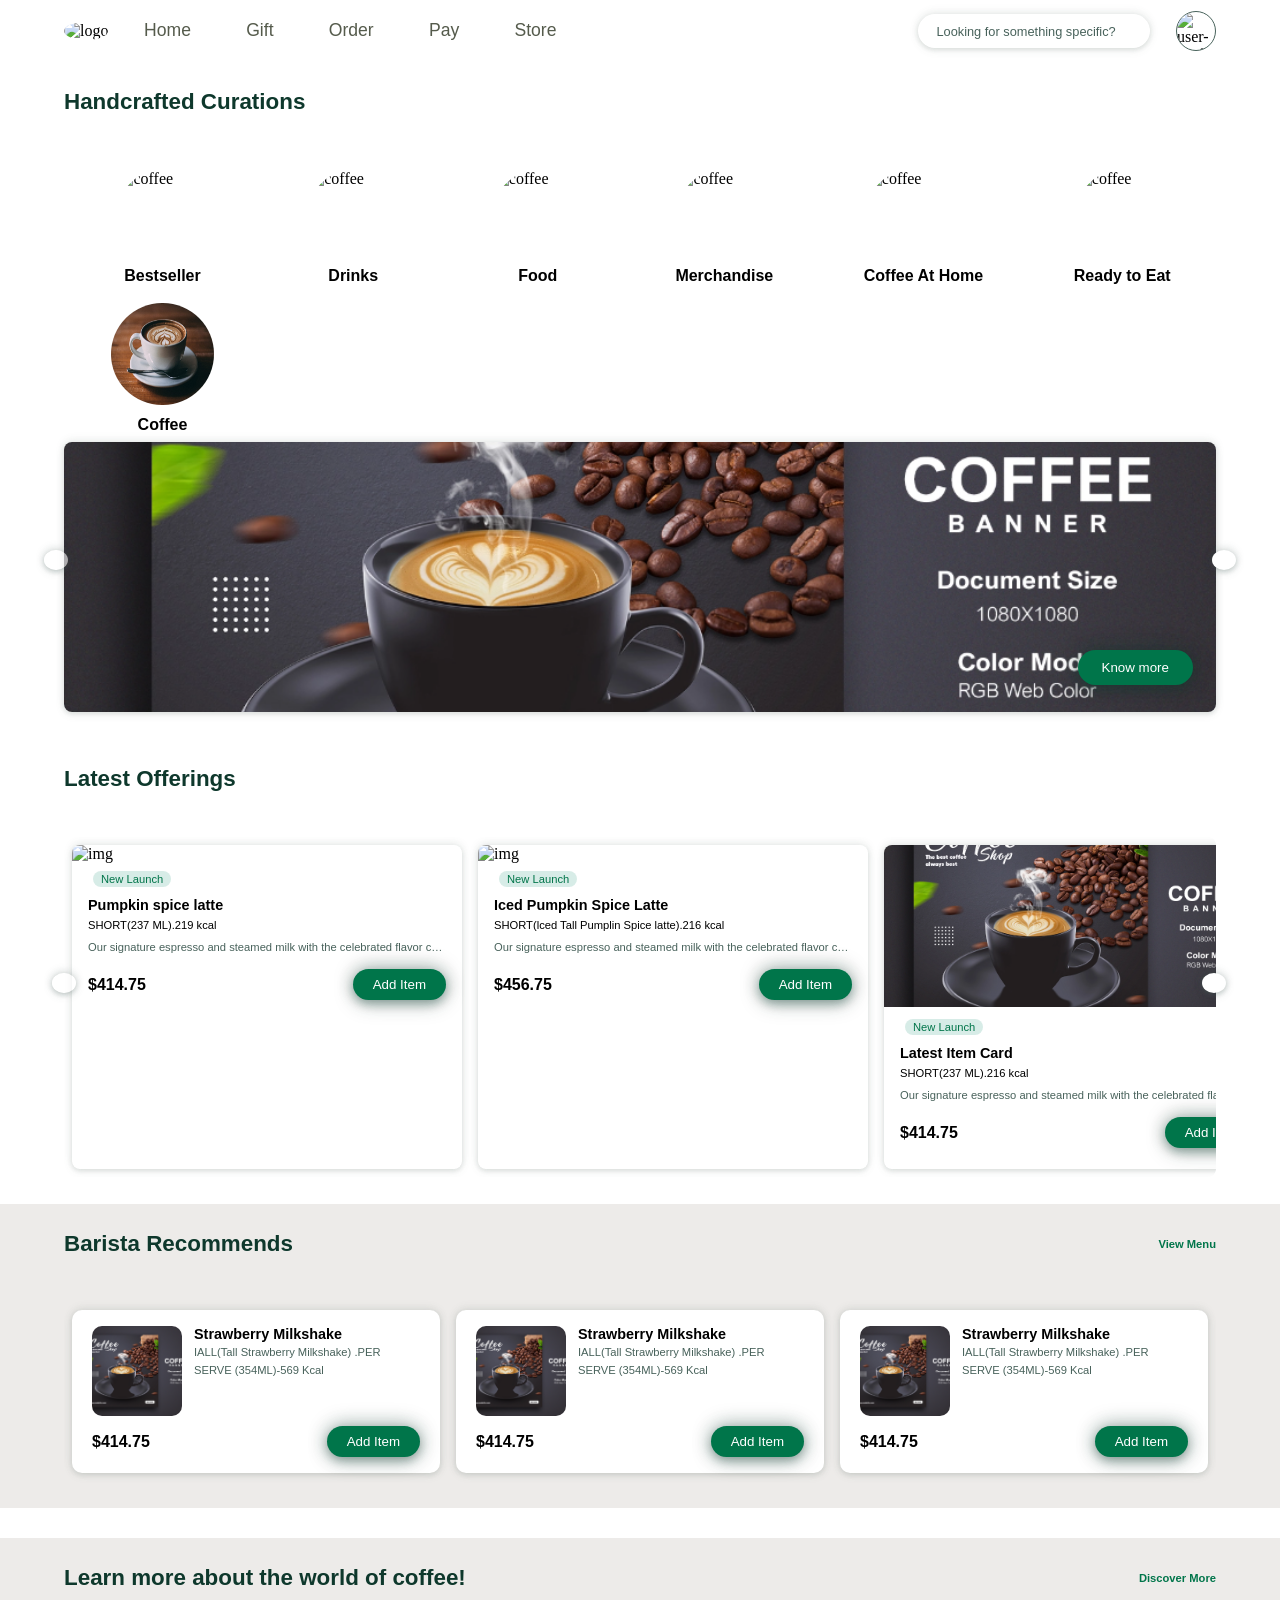
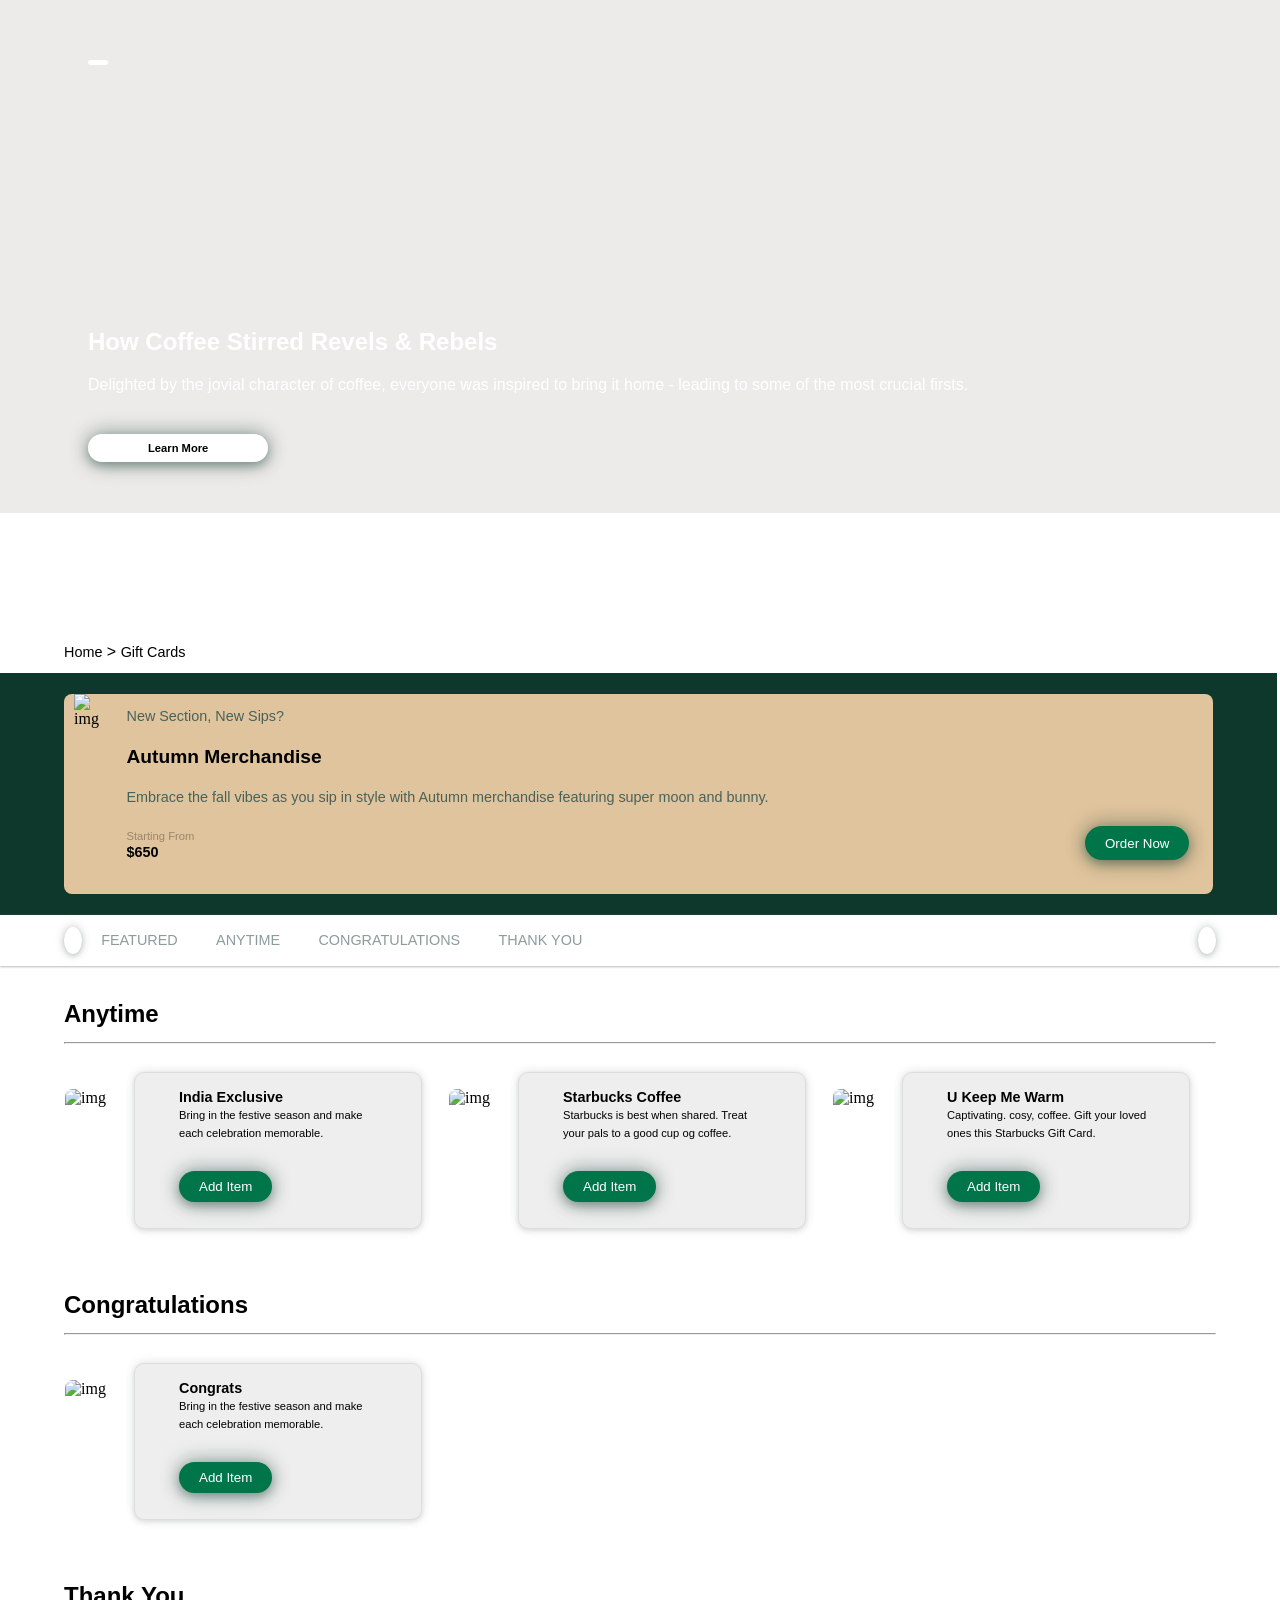
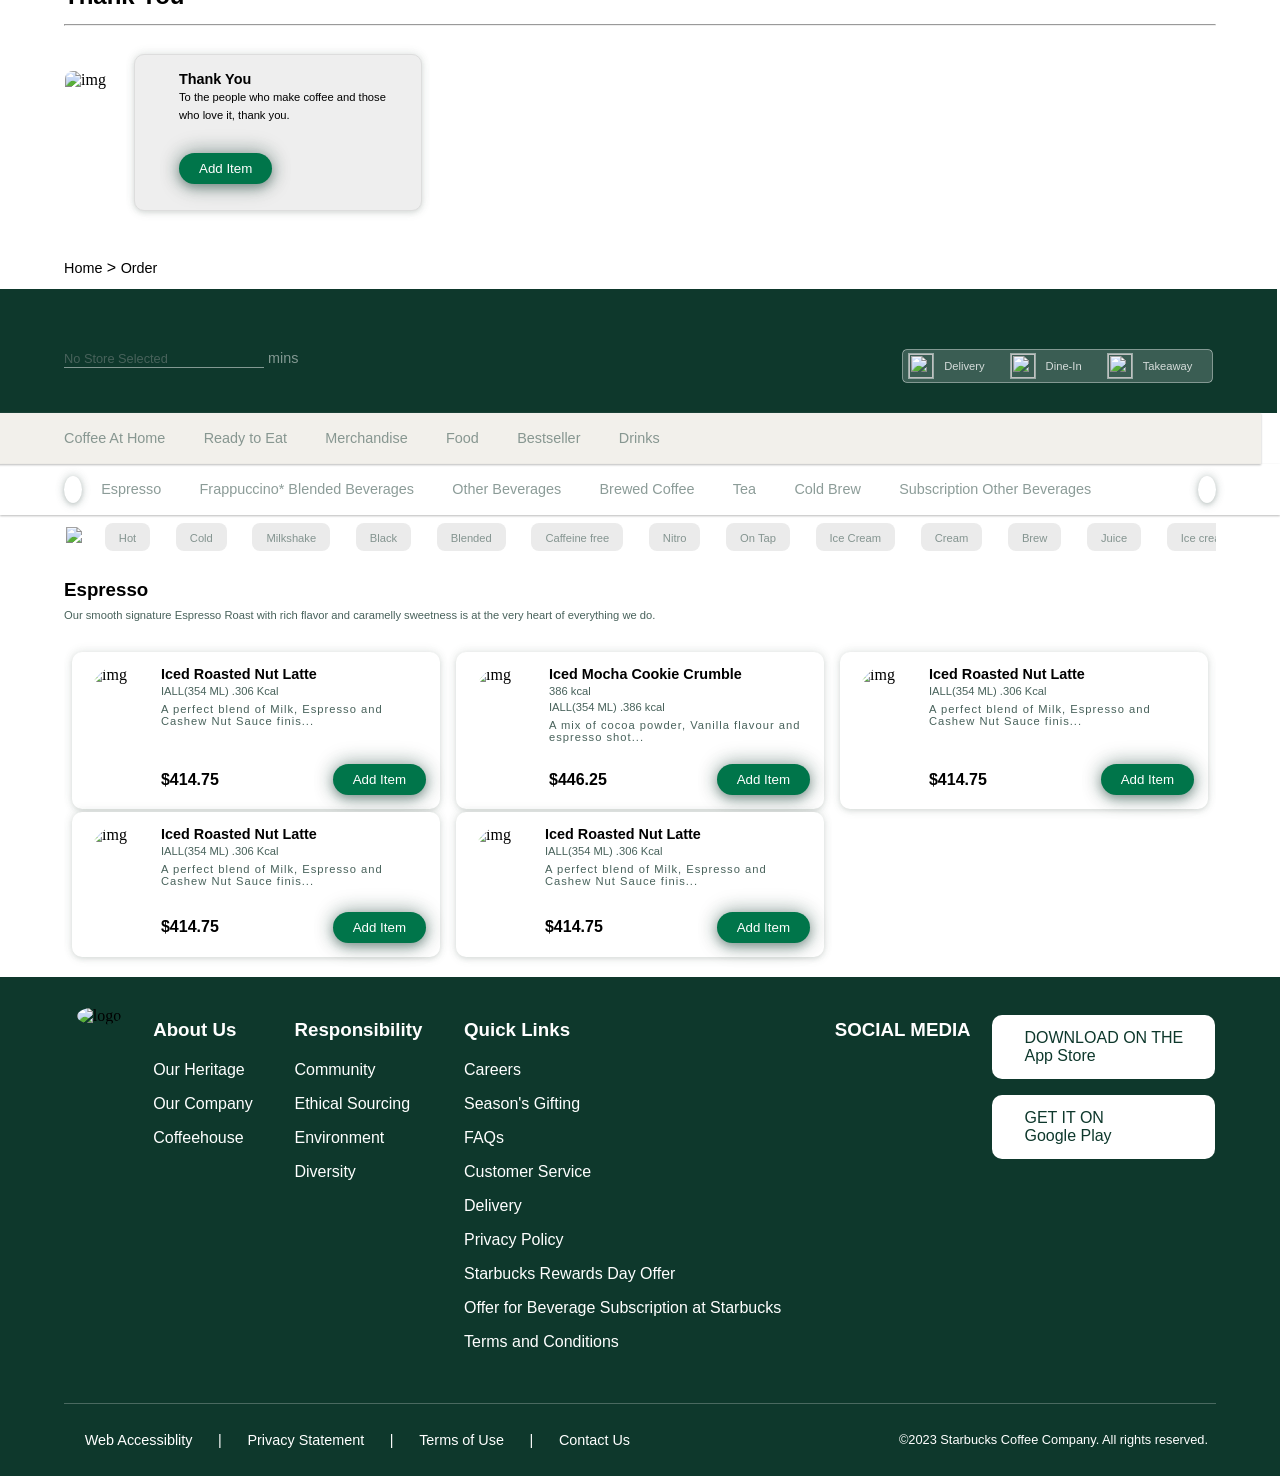
==== index.html @ d10790bc "HTML & CSS project UI" ====
<!DOCTYPE html>
<html lang="en">
<head>
    <meta charset="UTF-8">
    <meta name="viewport" content="width=device-width, initial-scale=1.0">
    <link rel="stylesheet" href="utls/style.css">
    <script src="https://kit.fontawesome.com/6d8da61193.js" crossorigin="anonymous"></script>
    <title>Star Bucks</title>
</head>
<body>
    <div class="app">

<!-- ==================================================== ***NAV BAR SECTION*** ====================================================== -->
        <!-- App navbar -->
        <nav>
            <div class="app-navbar">
                <!--Logo and Contents-->
                <div class="logo-contents nav-items">
                    <!--Logo-->
                    <div>
                        <img src="https://www.starbucks.in/assets/icon/logo.png" alt="logo">
                    </div>
                    <!--Items-->
                    <div>
                        <ul>
                            <li><a href="#">Home</a></li>
                            <li><a href="#gift-page">Gift</a></li>
                            <li><a href="#order-page">Order</a></li>
                            <li><a href="#pay">Pay</a></li>
                            <li><a href="#store">Store</a></li>
                        </ul>
                    </div>
                </div>

                <!--Profile-->
                <div class="profile">
                    <form class="app-search card" id="search-focus">
                        <i class="fa-solid fa-magnifying-glass"></i>
                        <input type="search" name="search" id="search" placeholder="Looking for something specific?">
                    </form>
                    <!-- Mobile view - show nav search icon  -->
                    <a href="#app-search-active">
                        <div class="nav-search-icon card">
                            <i class="fa-solid fa-magnifying-glass"></i>
                        </div>
                    </a>
                    <!--...-->
                    <img src="https://img.freepik.com/premium-photo/close-up-smiling-businessman-standing-front-modern-office-buildings_51195-4689.jpg" alt="user-profile">
                    <!-- Mobile view - show nav menu icon  -->
                    <a href="#nav-menu-open">
                        <div class="nav-menu card">
                            <i class="fa-solid fa-bars"></i>
                        </div>
                    </a>
                    <!--...-->
                </div>
            </div>
            <div id="app-search-active" class="app-search-mob">
                <form class="app-search card">
                    <i class="fa-solid fa-magnifying-glass"></i>
                    <input type="search" name="search" id="search" placeholder="Looking for something specific?">
                </form>
                <a href="">
                    <div class="nav-cancel-search card">
                        <i class="fa-solid fa-xmark"></i>
                    </div>
                </a>
            </div>
            <!-- Mobile view - show nav menu items  -->
            <div id="nav-menu-open" class="nav-items">
                <div class="nav-menu-items">
                    <ul>
                        <li><a href="#">Home</a></li>
                        <li><a href="#gift">Gift</a></li>
                        <li><a href="#order">Order</a></li>
                        <li><a href="#pay">Pay</a></li>
                        <li><a href="#store">Store</a></li>
                    </ul>
                </div>
            </div>
            <!--...-->
        </nav>

        <!-- App main -->
<!-- ==================================================== ***BODY SECTION*** ====================================================== -->
        <main class="app-body">
            
<!-- ==================================================== ***HOME SECTION*** ====================================================== -->
            <div class="home">
                <section class="home-section-1">
                    <h3>Handcrafted Curations</h3>
                    <!-- Grid Part -->
                    <div class="grid-container home-grid">
                        <div class="grid-item">
                            <img src="https://starbucks-cdn-01.s3.ap-south-1.amazonaws.com/Category/Small/Bestseller.jpg" alt="coffee">
                            <p class="card-title-h4">Bestseller</p>
                        </div>
                        <div class="grid-item">
                            <img src="https://starbucks-cdn-01.s3.ap-south-1.amazonaws.com/Category/Small/Drinks.jpg" alt="coffee">
                            <p>Drinks</p>
                        </div>
                        <div class="grid-item">
                            <img src="https://starbucks-cdn-01.s3.ap-south-1.amazonaws.com/Category/Small/Food.jpg" alt="coffee">
                            <p>Food</p>
                        </div>
                        <div class="grid-item">
                            <img src="https://starbucks-cdn-01.s3.ap-south-1.amazonaws.com/Category/Small/Merchandise.jpg" alt="coffee">
                            <p>Merchandise</p>
                        </div>
                        <div class="grid-item">
                            <img src="https://starbucks-cdn-01.s3.ap-south-1.amazonaws.com/Category/Small/CoffeeAtHome.jpg" alt="coffee">
                            <p>Coffee At Home</p>
                        </div>
                        <div class="grid-item">
                            <img src="https://starbucks-cdn-01.s3.ap-south-1.amazonaws.com/Category/Small/ReadyToEat.jpg" alt="coffee">
                            <p>Ready to Eat</p>
                        </div>
                        <div class="grid-item">
                            <img src="./utls/assets/coffee.jpg" alt="coffee">
                            <p>Coffee</p>
                        </div>
                    </div>

                    <!-- Slider Part -->
                    <div class="home-slider card slider">
                        <div class="slider-card">
                            <img src="./utls/assets/coffee_banner.png" alt="banner">
                        </div>
                        <a href="">
                            <div class="slider-left-arrow icon-btn">
                                <i class="fa-solid fa-arrow-left"></i>
                            </div>
                        </a>
                        <a href="">
                            <div class="slider-right-arrow icon-btn">
                                <i class="fa-solid fa-arrow-right"></i>
                            </div>
                        </a>
                        <div class="slider-button-parent">
                            <button class="slider-button" type="submit">Know more</button>
                        </div>
                        
                    </div>


                </section>
    
                <section class="home-section-2">
                    <h3>Latest Offerings</h3>
                    <div class="latest-container slider">
                        <div class="slider-card latest-item-list">
                            <div class="latest-item-card card">
                                <img src="https://starbucks-cdn-01.s3.ap-south-1.amazonaws.com/Items/Large/webP/102253.webp" alt="img">
                                <div class="latest-contents">
                                    <div class="new-lunch-row">
                                        <i class="fa-regular fa-circle-dot"></i>
                                        <button class="app-button" type="button">New Launch</button>
                                    </div>
                                    <h4 class="card-title-h4">Pumpkin spice latte</h4>
                                    <span class="sm-thin-text">SHORT(237 ML).219 kcal</span>
                                    <p>Our signature espresso and steamed milk with the celebrated flavor combination of pumpkin, cinnamon, nutmeg an .</p>
                                    <div class="price-div-row">
                                        <h4>$414.75</h4>
                                        <button class="app-button" type="button">Add Item</button>
                                    </div>
                                </div>
                            </div>
                            <div class="latest-item-card card">
                                <img src="https://starbucks-cdn-01.s3.ap-south-1.amazonaws.com/Items/Large/webP/102257.webp" alt="img">
                                <div class="latest-contents">
                                    <div class="new-lunch-row">
                                        <i class="fa-regular fa-circle-dot"></i>
                                        <button class="app-button" type="button">New Launch</button>
                                    </div>
                                    <h4 class="card-title-h4">Iced Pumpkin Spice Latte</h4>
                                    <span class="sm-thin-text">SHORT(lced Tall Pumplin Spice latte).216 kcal</span>
                                    <p>Our signature espresso and steamed milk with the celebrated flavor combination of pumpkin, cinnamon, nutmeg an .</p>
                                    <div class="price-div-row">
                                        <h4>$456.75</h4>
                                        <button class="app-button" type="button">Add Item</button>
                                    </div>
                                </div>
                            </div>
                            <div class="latest-item-card card">
                                <img src="./utls/assets/coffee_banner.png" alt="img">
                                <div class="latest-contents">
                                    <div class="new-lunch-row">
                                        <i class="fa-regular fa-circle-dot"></i>
                                        <button class="app-button" type="button">New Launch</button>
                                    </div>
                                    <h4 class="card-title-h4">Latest Item Card</h4>
                                    <span class="sm-thin-text">SHORT(237 ML).216 kcal</span>
                                    <p>Our signature espresso and steamed milk with the celebrated flavor combination of pumpkin, cinnamon, nutmeg an .</p>
                                    <div class="price-div-row">
                                        <h4>$414.75</h4>
                                        <button class="app-button" type="button">Add Item</button>
                                    </div>
                                </div>
                            </div>
                            <div class="latest-item-card card">
                                <img src="https://starbucks-cdn-01.s3.ap-south-1.amazonaws.com/Items/Large/webP/102253.webp" alt="img">
                                <div class="latest-contents">
                                    <div class="new-lunch-row">
                                        <i class="fa-regular fa-circle-dot"></i>
                                        <button class="app-button" type="button">New Launch</button>
                                    </div>
                                    <h4 class="card-title-h4">Pumpkin spice latte</h4>
                                    <span class="sm-thin-text">SHORT(237 ML).219 kcal</span>
                                    <p>Our signature espresso and steamed milk with the celebrated flavor combination of pumpkin, cinnamon, nutmeg an .</p>
                                    <div class="price-div-row">
                                        <h4>$414.75</h4>
                                        <button class="app-button" type="button">Add Item</button>
                                    </div>
                                </div>
                            </div>
                            <div class="latest-item-card card">
                                <img src="https://starbucks-cdn-01.s3.ap-south-1.amazonaws.com/Items/Large/webP/102257.webp" alt="img">
                                <div class="latest-contents">
                                    <div class="new-lunch-row">
                                        <i class="fa-regular fa-circle-dot"></i>
                                        <button class="app-button" type="button">New Launch</button>
                                    </div>
                                    <h4 class="card-title-h4">Iced Pumpkin Spice Latte</h4>
                                    <span class="sm-thin-text">SHORT(lced Tall Pumplin Spice latte).216 kcal</span>
                                    <p>Our signature espresso and steamed milk with the celebrated flavor combination of pumpkin, cinnamon, nutmeg an .</p>
                                    <div class="price-div-row">
                                        <h4>$456.75</h4>
                                        <button class="app-button" type="button">Add Item</button>
                                    </div>
                                </div>
                            </div>
                        </div>
                        <a href="">
                            <div class="slider-left-arrow icon-btn">
                                <i class="fa-solid fa-arrow-left"></i>
                            </div>
                        </a>
                        <a href="">
                            <div class="slider-right-arrow icon-btn">
                                <i class="fa-solid fa-arrow-right"></i>
                            </div>
                        </a>
                    </div>
                </section>
    
                <section class="home-section-3">
                    <div class="header-title">
                        <h3>Barista Recommends</h3>
                        <span>View Menu</span>
                    </div>
                    <div class="recommend-container">
                        <div class="recommend-grid">
                            <div class="recommend-card card">
                                <div class="rec-img-contents">
                                    <img src="./utls/assets/coffee_banner.png" alt="img">
                                    <div class="rec-top-cont">
                                        <i class="fa-regular fa-circle-dot"></i>
                                        <h4 class="card-title-h4">Strawberry Milkshake</h4>
                                        <span class="sm-thin-text">IALL(Tall Strawberry Milkshake) .PER SERVE (354ML)-569 Kcal</span>
                                    </div>
                                </div>
                                <div class="price-div-row">
                                    <h4>$414.75</h4>
                                    <button class="app-button" type="button">Add Item</button>
                                </div>
                            </div>
                            <div class="recommend-card card">
                                <div class="rec-img-contents">
                                    <img src="./utls/assets/coffee_banner.png" alt="img">
                                    <div class="rec-top-cont">
                                        <i class="fa-regular fa-circle-dot"></i>
                                        <h4 class="card-title-h4">Strawberry Milkshake</h4>
                                        <span class="sm-thin-text">IALL(Tall Strawberry Milkshake) .PER SERVE (354ML)-569 Kcal</span>
                                    </div>
                                </div>
                                <div class="price-div-row">
                                    <h4>$414.75</h4>
                                    <button class="app-button" type="button">Add Item</button>
                                </div>
                            </div>
                            <div class="recommend-card card">
                                <div class="rec-img-contents">
                                    <img src="./utls/assets/coffee_banner.png" alt="img">
                                    <div class="rec-top-cont">
                                        <i class="fa-regular fa-circle-dot"></i>
                                        <h4 class="card-title-h4">Strawberry Milkshake</h4>
                                        <span class="sm-thin-text">IALL(Tall Strawberry Milkshake) .PER SERVE (354ML)-569 Kcal</span>
                                    </div>
                                </div>
                                <div class="price-div-row">
                                    <h4>$414.75</h4>
                                    <button class="app-button" type="button">Add Item</button>
                                </div>
                            </div>
                        </div>
                    </div>
                </section>
    
                <section class="home-section-4">
                    <div class="header-title">
                        <h3>Learn more about the world of coffee!</h3>
                        <span>Discover More</span>
                    </div>
                    <div class="learn-more-about" style="background-image: url(https://preprodtsbstorage.blob.core.windows.net/cms/uploads/coffee_culture_blog_web1_c6e691b286.jpg);">
                        <div class="stack">
                            <div class="dot-view"></div>
                            <div class="contents-view">
                                <h1>How Coffee Stirred Revels & Rebels</h1>
                                <p>Delighted by the jovial character of coffee, everyone was inspired to bring it home - leading to some of the most crucial firsts.</p>
                                <button type="button">Learn More</button>
                            </div>
                        </div>

                    </div>
                </section>
            </div>

<!-- ==================================================== ***GIFT SECTION*** ====================================================== -->
            <div id="gift-page" class="gift">
                <div class="privious-page-stack">
                    <p><span>Home</span> > <span>Gift Cards</span></p>
                </div>
                <div class="gift-header">
                    <div class="gift-header-item">
                        <img src="https://preprodtsbstorage.blob.core.windows.net/cms/uploads/banner_icon_1_feafe78e1b.png", alt="img">
                        <div class="content">
                            <span>New Section, New Sips?</span>
                            <h1>Autumn Merchandise</h1>
                            <span>Embrace the fall vibes as you sip in style with Autumn merchandise featuring super moon and bunny.</span>
                        
                            <div class="bottom-row">
                                <div class="starting-price">
                                    <span >Starting From</span>
                                    <h4>$650</h4>
                                </div>
                                <button type="button">Order Now</button>
                                
                            </div>
                        </div>
                    </div>
                </div>
                <div id="tab-bar-view" class="tab-bar">
                    <a href="">
                        <div class="icon-btn">
                            <i class="fa-solid fa-angle-left"></i>
                        </div>
                    </a>
                    <ul>
                        <li><a href="#tab-bar-view">FEATURED</a></li>
                        <li><a href="#anytime">ANYTIME</a></li>
                        <li><a href="#congratulations">CONGRATULATIONS</a></li>
                        <li><a href="#thank-you">THANK YOU</a></li>
                    </ul>
                    <a href="">
                        <div class="icon-btn">
                            <i class="fa-solid fa-angle-right"></i>
                        </div>
                    </a>
                </div>
                <div id="anytime" class="gift-body">
                    <div class="gift-title">
                        <h2>Anytime</h2>
                        <hr/>
                    </div>
                    <div class="gift-grid">
                        <div class="gift-card card">
                            <img src="https://preprodtsbstorage.blob.core.windows.net/cms/uploads/17d2c94d_1bbe_47d5_874c_c32af5bb2c18_fc9ce3422f.png" alt="img">
                            <div class="gift-content">
                                <div class="">
                                    <h4 class="card-title-h4">India Exclusive</h4>
                                <span class="sm-thin-text">Bring in the festive season and make each celebration memorable.</span>
                                </div>
                                <button class="app-button" type="button">Add Item</button>
                            </div>
                        </div>
                        
                        <div class="gift-card card">
                            <img src="https://preprodtsbstorage.blob.core.windows.net/cms/uploads/71d3780c_be6e_46b1_ab01_8a2bce244a7f_1_26502c2483.png" alt="img">
                            <div class="gift-content">
                                <div class="">
                                    <h4 class="card-title-h4">Starbucks Coffee</h4>
                                <span class="sm-thin-text">Starbucks is best when shared. Treat your pals to a good cup og coffee.</span>
                                </div>
                                <button class="app-button" type="button">Add Item</button>
                            </div>
                        </div>
                        
                        <div class="gift-card card">
                            <img src="https://preprodtsbstorage.blob.core.windows.net/cms/uploads/7c6f7c64_3f89_4ba2_9af8_45fc6d94ad35_df43378185.jpg" alt="img">
                            <div class="gift-content">
                                <div class="">
                                    <h4 class="card-title-h4">U Keep Me Warm</h4>
                                <span class="sm-thin-text">Captivating. cosy, coffee. Gift your loved ones this Starbucks Gift Card.</span>
                                </div>
                                <button class="app-button" type="button">Add Item</button>
                            </div>
                        </div>
                    </div>
                </div>
                <div id="congratulations" class="gift-body">
                    <div class="gift-title">
                        <h2>Congratulations</h2>
                        <hr/>
                    </div>
                    <div class="gift-grid">
                        <div class="gift-card card">
                            <img src="https://preprodtsbstorage.blob.core.windows.net/cms/uploads/97ee3280_2f05_43ad_bd94_f5c184d4f502_1_2d1b049023.png" alt="img">
                            <div class="gift-content">
                                <div class="">
                                    <h4 class="card-title-h4">Congrats</h4>
                                <span class="sm-thin-text">Bring in the festive season and make each celebration memorable.</span>
                                </div>
                                <button class="app-button" type="button">Add Item</button>
                            </div>
                        </div>
                    </div>
                </div>
                <div id="thank-you" class="gift-body">
                    <div class="gift-title">
                        <h2>Thank You</h2>
                        <hr/>
                    </div>
                    <div class="gift-grid">
                        <div class="gift-card card">
                            <img src="https://preprodtsbstorage.blob.core.windows.net/cms/uploads/720b9684_c1ac_49cb_92fe_a7e0240c9602_1_5d6c0c82c2.png" alt="img">
                            <div class="gift-content">
                                <div class="">
                                    <h4 class="card-title-h4">Thank You</h4>
                                <span class="sm-thin-text">To the people who make coffee and those who love it, thank you.</span>
                                </div>
                                <button class="app-button" type="button">Add Item</button>
                            </div>
                        </div>
                    </div>
                </div>
            </div>

<!-- ==================================================== ***ORDER SECTION*** ====================================================== -->
            <div id="order-page" class="order">
                <div class="privious-page-stack">
                    <p><span>Home</span> > <span>Order</span></p>
                </div>
                <div class="gift-header order-h">
                    <div class="order-h-left">
                        <i class="fa-solid fa-location-dot"></i>
                        <input type="text" name="select-store" placeholder="No Store Selected">
                        <i class="fa-regular fa-clock"></i>
                        <span>mins</span>
                    </div>
                    <div class="order-h-right group-btn">
                        <div class="group-btn-item">
                            <img src="https://www.starbucks.in/assets/icon/bike.svg">
                            <span>Delivery</span>
                        </div>
                        <div class="group-btn-item">
                            <img src="https://www.starbucks.in/assets/icon/Dinein.svg">
                            <span>Dine-In</span>
                        </div> 
                        <div class="group-btn-item">
                            <img src="https://www.starbucks.in/assets/icon/white-house.svg">
                            <span>Takeaway</span>
                        </div> 
                    </div>
                </div>
                <div id="tab-bar-view" class="tab-bar nagetive15vw order-tb-1">
                    <ul>
                        <li><a href="#">Coffee At Home</a></li>
                        <li><a href="#">Ready to Eat</a></li>
                        <li><a href="#">Merchandise</a></li>
                        <li><a href="#">Food</a></li>
                        <li><a href="#">Bestseller</a></li>
                        <li><a href="#">Drinks</a></li>
                    </ul>
                </div>
                <div id="tab-bar-view" class="tab-bar order-tb-2">
                    <a href="">
                        <div class="icon-btn">
                            <i class="fa-solid fa-angle-left"></i>
                        </div>
                    </a>
                    <ul>
                        <li><a href="#">Espresso</a></li>
                        <li><a href="#">Frappuccino* Blended Beverages</a></li>
                        <li><a href="#">Other Beverages</a></li>
                        <li><a href="#">Brewed Coffee</a></li>
                        <li><a href="#">Tea</a></li>
                        <li><a href="#">Cold Brew</a></li>
                        <li><a href="#">Subscription Other Beverages</a></li>
                        
                    </ul>
                    <a href="">
                        <div class="icon-btn">
                            <i class="fa-solid fa-angle-right"></i>
                        </div>
                    </a>
                </div>
                <div id="tab-bar-view" class="order-filter-tabs">
                    <a href="">
                        <img src="https://www.starbucks.in/assets/icon/Union.svg">
                    </a>
                    <ul>
                        <li><a href="#">Hot</a></li>
                        <li><a href="#">Cold</a></li>
                        <li><a href="#">Milkshake</a></li>
                        <li><a href="#">Black</a></li>
                        <li><a href="#">Blended</a></li>
                        <li><a href="#">Caffeine free</a></li>
                        <li><a href="#">Nitro</a></li>
                        <li><a href="#">On Tap</a></li>
                        <li><a href="#">Ice Cream</a></li>
                        <li><a href="#">Cream</a></li>
                        <li><a href="#">Brew</a></li>
                        <li><a href="#">Juice</a></li>
                        <li><a href="#">Ice cream</a></li>
                        <li><a href="#">Caffeine Free</a></li>
                    </ul>
                    
                </div>
                <div class="gift-body">
                    <div class="gift-title">
                        <h3>Espresso</h3>
                        <p>Our smooth signature Espresso Roast with rich flavor and caramelly sweetness is at the very heart of everything we do.</p>
                    </div>
                    <div class="gift-grid">
                        
                        <div class="recommend-card card">
                            <div class="rec-img-contents">
                                <img src="https://starbucks-cdn-01.s3.ap-south-1.amazonaws.com/Items/Small/107898_1.jpg" alt="img">
                                <div class="con-content rec-top-cont">
                                    <span>
                                        <i class="fa-regular fa-circle-dot"></i>
                                        <h4 class="card-title-h4">Iced Roasted Nut Latte</h4>
                                        <span class="sm-thin-text">IALL(354 ML) .306 Kcal</span>
                                        <p>A perfect blend of Milk, Espresso and Cashew Nut Sauce finis...</p>
                                    </span>
                                    <div class="price-div-row">
                                        <h4>$414.75</h4>
                                        <button class="app-button" type="button">Add Item</button>
                                    </div>
                                </div>
                            </div>
                        </div>
                        
                        <div class="recommend-card card">
                            <div class="rec-img-contents">
                                <img src="https://starbucks-cdn-01.s3.ap-south-1.amazonaws.com/Items/Small/104018.jpg" alt="img">
                                <div class="con-content rec-top-cont">
                                    <span>
                                        <i class="fa-regular fa-circle-dot"></i>
                                        <h4 class="card-title-h4">Iced Mocha Cookie Crumble</h4>
                                        <span class="sm-thin-text">386 kcal<br/>IALL(354 ML) .386 kcal</span>
                                        <p>A mix of cocoa powder, Vanilla flavour and espresso shot...</p>
                                    </span>
                                    <div class="price-div-row">
                                        <h4>$446.25</h4>
                                        <button class="app-button" type="button">Add Item</button>
                                    </div>
                                </div>
                            </div>
                        </div>
                        
                        <div class="recommend-card card">
                            <div class="rec-img-contents">
                                <img src="https://starbucks-cdn-01.s3.ap-south-1.amazonaws.com/Items/Small/107898_1.jpg" alt="img">
                                <div class="con-content rec-top-cont">
                                    <span>
                                        <i class="fa-regular fa-circle-dot"></i>
                                        <h4 class="card-title-h4">Iced Roasted Nut Latte</h4>
                                        <span class="sm-thin-text">IALL(354 ML) .306 Kcal</span>
                                        <p>A perfect blend of Milk, Espresso and Cashew Nut Sauce finis...</p>
                                    </span>
                                    <div class="price-div-row">
                                        <h4>$414.75</h4>
                                        <button class="app-button" type="button">Add Item</button>
                                    </div>
                                </div>
                            </div>
                        </div>
                        
                        <div class="recommend-card card">
                            <div class="rec-img-contents">
                                <img src="https://starbucks-cdn-01.s3.ap-south-1.amazonaws.com/Items/Small/107898_1.jpg" alt="img">
                                <div class="con-content rec-top-cont">
                                    <span>
                                        <i class="fa-regular fa-circle-dot"></i>
                                        <h4 class="card-title-h4">Iced Roasted Nut Latte</h4>
                                        <span class="sm-thin-text">IALL(354 ML) .306 Kcal</span>
                                        <p>A perfect blend of Milk, Espresso and Cashew Nut Sauce finis...</p>
                                    </span>
                                    <div class="price-div-row">
                                        <h4>$414.75</h4>
                                        <button class="app-button" type="button">Add Item</button>
                                    </div>
                                </div>
                            </div>
                        </div>
                        
                        <div class="recommend-card card">
                            <div class="rec-img-contents">
                                <img src="https://starbucks-cdn-01.s3.ap-south-1.amazonaws.com/Items/Small/107898_1.jpg" alt="img">
                                <div class="con-content rec-top-cont">
                                    <span>
                                        <i class="fa-regular fa-circle-dot"></i>
                                        <h4 class="card-title-h4">Iced Roasted Nut Latte</h4>
                                        <span class="sm-thin-text">IALL(354 ML) .306 Kcal</span>
                                        <p>A perfect blend of Milk, Espresso and Cashew Nut Sauce finis...</p>
                                    </span>
                                    <div class="price-div-row">
                                        <h4>$414.75</h4>
                                        <button class="app-button" type="button">Add Item</button>
                                    </div>
                                </div>
                            </div>
                        </div>
                    </div>
                </div>
            </div>


        </main>

        
<!-- ==================================================== ***FOOTER SECTION*** ====================================================== -->
        <!-- App footer -->
        <footer class="app-footer">
            <div>
                <div class="footer-contents">
                    <div class="footer-item footer-logo">
                        <div>
                            <img src="https://www.starbucks.in/assets/icon/logo.png" alt="logo">
                        </div>
                    </div>
                    <div class="footer-item footer-about-us">
                        <h3>About Us</h3>
                        <p>Our Heritage</p>
                        <p>Our Company</p>
                        <p>Coffeehouse</p>
                    </div>
                    <div class="footer-item footer-responsibility">
                        <h3>Responsibility</h3>
                        <p>Community</p>
                        <p>Ethical Sourcing</p>
                        <p>Environment</p>
                        <p>Diversity</p>
    
                    </div>
                    <div class="footer-item quick-links">
                        <h3>Quick Links</h3>
                        <p>Careers</p>
                        <p>Season's Gifting</p>
                        <p>FAQs</p>
                        <p>Customer Service</p>
                        <p>Delivery</p>
                        <p>Privacy Policy</p>
                        <p>Starbucks Rewards Day Offer</p>
                        <p>Offer for Beverage Subscription at Starbucks</p>
                        <p>Terms and Conditions</p>
                    </div>
                    <div class="footer-item social-media">
                        <h3>SOCIAL MEDIA</h3>
                        <ul>
                            <li><a href="#"><i class="fa-brands fa-instagram"></i></a></li>
                            <li><a href="#"><i class="fa-brands fa-facebook-f"></i></a></li>
                            <li><a href="#"><i class="fa-brands fa-twitter"></i></a></li>
                        </ul>
                    </div>
                    <div class="footer-item mobile-app-links">
                        <a href="#">
                            <div class="mob-app-store-card">
                                <p class="store-icon"><i class="fa-brands fa-apple"></i></p>
                                <div class="">
                                    <p>DOWNLOAD ON THE</p>
                                    <p>App Store</p>
                                </div>
                            </div>
                        </a>
                        <a href="#">
                            <div class="mob-app-store-card">
                                <p class="store-icon"><i class="fa-brands fa-google-play"></i></p>
                                <div class="">
                                    <p>GET IT ON</p>
                                    <p>Google Play</p>
                                </div>
                            </div>
                        </a>
                </div>
            
                
            </div>
            <div class="hz-line"></div>
            <div class="footer-bottom-status">
                <div class="footer-bottom-left">
                    <ul>
                        <li>Web Accessiblity</li>
                        <li>|</li>
                        <li>Privacy Statement</li>
                        <li>|</li>
                        <li>Terms of Use</li>
                        <li>|</li>
                        <li>Contact Us</li>
                    </ul>
                </div>
                <div class="footer-bottom-right">
                    <p>&copy;2023 Starbucks Coffee Company. All rights reserved.</p>
                </div>
            </div>
            
            </div>
        </footer>

 
    </div>
</body>
</html>
---- utls/style.css ----
*{
    padding: 0;
    margin: 0;
}

/* Variables */
:root{
    --app-left-right-padding: 5vw;
    /* Font Sizes */
    --text-normal: 1rem;
    --text-navbar-item: 1.1rem;
    --text-home-title: 1.4rem;
    --text-sm: 0.9rem;
    --text-xs: 0.7rem;

    /*Common*/
    --color-primary: #0E382C;
    --color-primary-grey: #48625b;
    --color-primary-grey-light: #48625ba0;
    --color-primary-light: #00754A;
    --btn-color-light: #06896428;

    /* Text Colors */
    --text-color-navbar-item: #555B4C;
    --text-color-primary: #0E382C;
    --text-color-light: #fff;
    --text-color-dark: #000;
    --text-color-primary-grey: #48625b;

    /* Background Colors */

}

@import url('https://fonts.googleapis.com/css2?family=Jost:wght@200;300;400;500;600;700&family=Poppins:wght@300;400;500;600;700;800&family=Raleway:ital,wght@0,100;0,200;0,300;0,400;0,500;0,600;0,700;1,100;1,200;1,300;1,400;1,500;1,600;1,700&family=Tajawal:wght@200;300;400;500;700&display=swap');
/*
font-family: 'Jost', sans-serif;
font-family: 'Poppins', sans-serif;
font-family: 'Raleway', sans-serif;
font-family: 'Tajawal', sans-serif;
*/

.app{
    display: block;
}

p, h1, h2, h3, h4, h5, h6, a, i, span, li{
    font-family: "Jost", sans-serif;
}

::-webkit-scrollbar{
    width: 3.5px;
}
::-webkit-scrollbar-thumb{
    background: var(--color-primary);
}

/*---------------------------------------------------------------*/
                /* COMMON CSS */
/*---------------------------------------------------------------*/
input::placeholder{
    font-size: 0.8rem;
    color: var(--color-primary-grey);
}
.card{
    box-shadow: 0 2px 4px 0 #4a5f591a, 0 2px 10px 0 #4a5f591a, 0 -1.5px 10px 0 #4a5f591a;
    padding: 8px 14px;
}

.icon-btn{
    display: inline;
    border-radius: 50%;
    margin-left: 10px;
    padding: 10px 12px;
    color: var(--color-primary-grey);
    box-shadow: 0 2px 4px 0 #4a5f592d, 0 2px 10px 0 #4a5f592d, 0 -1.5px 10px 0 #4a5f592d;
}

/*Grid Container*/
.grid-container{
    margin-top: 5vh;
    display: grid;
    grid-template-columns: auto auto auto auto auto;
}
.grid-item{
    /* background-color: #0E382C; */
    padding: 8px;
    display: inline-block;
    justify-self: center;
}

button{
    border: 0px;
    padding: 8px 20px;
    background-color: var(--color-primary-light);
    color: var(--text-color-light);
    border-radius: 20px;
    box-shadow: 0 4px 8px 0 #0e382c45, 0 4px 20px 0 #0e382c45, 0 -2.5px 20px 0 #0e382c45;
    cursor: pointer;
}
button:focus{
    border: 0px;
}
button:hover{
    background-color: var(--color-primary);
}

.sm-thin-text{
    color: var(--text-color-dark);
    font-size: var(--text-xs);
    font-weight: 100;
}
.card-title-h4{
    color: var(--text-color-dark);
    font-size: var(--text-sm);
}
/*----------------------------------------------------------------*/
/*----------------------------------------------------------------*/

/*==================================================== ***navbar SECTION*** ====================================================*/
.app{
    position: relative;
}
nav{
    position: sticky;
    top: 0px; left: 0px;
    background-color: var(--text-color-light);
    margin: 0px; padding: 0px var(--app-left-right-padding);
}
/* ----------------- App Navbar ---------------- */
.app-navbar{
    /* width: 100%vw; */
    /* background-color: lightblue; */
    display: flex;
    justify-content: space-between;
    padding: 10px 0px;
    align-items: center;
}

/* Navbar left section */
.logo-contents{
    display: flex;
    align-items: center;
}
/* Logo */
.logo-contents div img{
    height: 50px;
    width: 50px;
    border-radius: 50%;
    margin-right: 10px;
}
/* Navbar Items */
.nav-items div ul{
    margin: 0px;
    padding: 0px;
    display: inline-block;
}
.nav-items div ul li{
    list-style: none;
    display: inline-block;
    margin-left: 2vw; 
    margin-right: 2vw;
    padding: 10px 0px;
    border-bottom: 1.6px solid transparent;
}
.nav-items div ul li a{
    font-size: var(--text-navbar-item);
    color: var(--text-color-navbar-item);
    text-decoration: none;
}
.nav-items div ul li:hover{
    border-bottom: 1.6px solid var(--color-primary);
}

/* Page navigations */
/* #gift-page{
    display: none;
}
#order-page{
    display: none;
} */
/* #home-page{
    display: none;
} */

.tab-bar .icon-btn{
    border-radius: 50%;
    margin-left: 0px;
    padding: 5px 9px;
}

#gift-page:target{
    display: inline-block;
}
#order-page:target{
    display: inline-block;
}


/* Navbar right section */

/* Profile */
.profile{
    display: flex;
    align-items: center;
}
.profile img{
    height: 38px;
    width: 38px;
    border-radius: 50%;
    border: 0.1rem solid var(--color-primary-grey);
    margin-left: 2vw;
}

/* Search */
.app-search{
    padding-left: 8px;
    border-radius: 30px;
}
.app-search:focus-within{
    border: 1px solid var(--color-primary);
}
.app-search input{
    border: none;
    outline: none;
    font-size: var(--text-normal);
    text-decoration: none;
}

.app-search i{
    border-radius: 10px;
    padding: 2px 2px 2px 8px;
    color: var(--color-primary-grey);
}
.nav-menu, .nav-menu-items{
    display: none;
}

.nav-search-icon{
    display: none;
}

#app-search-active .app-search, #app-search-active a{
    display: none;
}

/* Tablet View */
@media only screen and (max-width: 900px) {
    .app-navbar{
        display: block;
        justify-content: center;
    }
    .logo-contents{
        display: block;
    }
    .logo-contents div{
        display: flex;
        justify-content: center;
        margin-top: 10px;
    }
    .profile{
        justify-content: center;
        margin-top: 10px;
    }
}
/* Mobile View */
@media only screen and (max-width: 650px) {
    .app-navbar{
        display: flex;
        justify-content: space-between;
    }
    .logo-contents{
        display: flex;
    }
    .logo-contents div{
        display: inline;
        margin-top: 0px;
    }
    .logo-contents div ul{
        display: none;
    }
    .profile{
        justify-content: center;
        margin-top: 0px;
    }
    .profile .app-search{
        display: none;
    }
    .nav-search-icon{
        display: inline;
        border-radius: 50%;
        margin-left: 10px;
        padding: 10px 12px;
        color: var(--color-primary-grey);
    }
    
    .nav-menu{
        display: inline;
        border-radius: 50%;
        margin-left: 10px;
        padding: 10px 12px;
        color: var(--color-primary-grey);
    }
    .nav-items .nav-menu-items{
        display: flex;
        justify-content: end;
    }
    .nav-items .nav-menu-items ul{
        width: 100%;
        margin: 0px 10px;
    }

    .nav-items .nav-menu-items ul li{
        display: flex;
        padding: 5px 12px;
    }

    .nav-items .nav-menu-items ul li a{
        width: 100%;
        display: flex;
        justify-content: end;
    }
    .nav-items .nav-menu-items ul li:hover{
        border-bottom: none;
        background-color: #48625b44;
        border-radius: 5px;
        color: var(--color-primary);
    }
    #nav-menu-open{
        display: none;
    }

    #app-search-active{
        display: flex;
        justify-content: center;
        align-items: center;
        margin-bottom: 10px;
    }

    #app-search-active .app-search, #app-search-active a{
        display: inline-block;
    }
    #app-search-active{
        display: none;
    }
    
    .nav-cancel-search{
        display: inline;
        border-radius: 50%;
        margin-left: 10px;
        padding: 10px 12px;
        color: var(--color-primary-grey);
    }
}
#nav-menu-open:target{
    display: inline;
}
#app-search-active:target{
    display: flex;
}


/*==================================================== ***FOOTER SECTION*** ====================================================*/
/* ----------------- App Footer ---------------- */
.app-footer{
    /* width: 100%; */
    display: flex;
    flex-direction: column;
    background-color: var(--color-primary);
}


.footer-contents{
    display: grid;
    grid-template-columns: auto auto auto auto auto auto;
    padding: 20px var(--app-left-right-padding);
}

.footer-item{
    margin: 10px 1px;
    /* background-color: red; */
}
.footer-item h3{
    color: var(--text-color-light);
    padding: 12px 8px;
}
.footer-item p{
    color: var(--text-color-light);
    padding: 8px;
}

/* Footer Logo */
.footer-logo{
    justify-self: center;
}
.footer-logo div img{
    height: 65px;
    width: 65px;
    border-radius: 50%;
    margin-right: 10px;
}

/* Mobile App Store Card */
.mob-app-store-card{
    margin-top: 8px;
    margin-bottom: 16px;
    padding: 8px;
    background-color: #fff;
    border-radius: 10px;
    display: flex;
    align-items: center;
    justify-content: start;
}
.mob-app-store-card .store-icon{
    font-size: 28px;
}
.mob-app-store-card p i{
    color: var(--color-primary);
    margin-right: 8px;
}
.mob-app-store-card div p{
    padding: 0px;
    color: var(--color-primary);
}
.mobile-app-links a{
    text-decoration: none;
}

/**/
.footer-bottom-status{
    padding: 14px 8px;
}
.footer-bottom-status p{
    color: var(--text-color-light);
}

.app-footer .hz-line{
    background-color: #ffffff3f;
    height: 1px;
    margin: 14px var(--app-left-right-padding);
}

.app-footer .footer-bottom-status{
    margin: 14px var(--app-left-right-padding);
}

.footer-bottom-status{
    display: flex;
    justify-content: space-between;
}

.footer-bottom-left ul{
    list-style: none;
    display: flex;
}

.footer-bottom-left li{
    color: var(--text-color-light);
    padding: 0px 1vw;
    font-size: 0.9rem;
}
.footer-bottom-right p{
    font-size: 0.8rem;
    font-weight: 100;
}

/*Social icons*/
.social-media h3{
 text-align: center;
}
.social-media ul{
    list-style: none;
    display: flex;
    justify-content: center;
}
.social-media ul li a{
    font-size: 22px;
    color: var(--text-color-light);
    margin: 0px 8px;
}


/* Tablet View */
@media only screen and (max-width: 1200px){
    .footer-contents{
        grid-template-columns: auto auto auto auto auto;
    }
    .footer-logo{
        grid-column-start: 1;
        grid-column-end: 6;
        justify-self: center;
    }
}
@media only screen and (max-width: 900px){
    .footer-contents{
        grid-template-columns: auto auto auto;
    }
    .footer-logo{
        grid-column-start: 1;
        grid-column-end: 4;
        justify-self: center;
    }
    .footer-bottom-status{
        display: inline-block;
    }
    .footer-bottom-status div{
        padding: 20px 0px;
        display: flex;
        justify-content: center;
    }
    
}


/* Mobile View */
@media only screen and (max-width: 650px){
    .footer-contents{
        grid-template-columns: auto;
        justify-content: center;
    }
    .footer-contents .footer-item{
        justify-self: center;
    }
    .footer-contents .footer-item h3, p{
        display: flex;
        justify-content: center;
    }
    .footer-logo{
        grid-column-start: 1;
        grid-column-end: 2;
        justify-self: center;
    }
}

/*==================================================== ***HOME SECTION*** ======================================================*/
/* ----------------- App Body ------------------ */
.app-body{
    background-color: #fff;
}
.home section{
    padding: 3vh var(--app-left-right-padding);
}
.home section h3{
    font-weight: 800;
    font-size: var(--text-home-title);
    color: var(--text-color-primary);
    margin-bottom: 5vh;
}
.header-title{
    display: flex;
    flex-direction: row;
    justify-content: space-between;
    align-items: center;
}
.header-title span{
    font-weight: 600;
    font-size: var(--text-xs);
    color: var(--color-primary-light);
    margin-bottom: 5vh;
    cursor: pointer;
}

.home-grid{
    grid-template-columns: auto auto auto auto auto auto;
}
.home-section-1 .grid-item img{
    height: 8vw;
    width: 8vw;
    min-width: 90px;
    min-height: 90px;
    border-radius: 50%;
    border: 2px solid transparent;
}

.home-section-1 .grid-item p{
    font-size: var(--text-normal);
    display: flex;
    justify-content: center;
    padding-top: 5px;
    font-weight: 600;
}


.home-section-1 .grid-item img:hover{
    border: 2px solid var(--color-primary);
    transform: scale(0.98);

}

@media only screen and (max-width: 900px){
    .home-grid{
        grid-template-columns: auto auto auto auto;
    }
    
}

@media only screen and (max-width: 650px){
    .home-grid{
        grid-template-columns: auto auto auto;
    }
}

/* ------------------------------------------------ Slider */
.slider{
    height: 30vh;
    display: flex;
    justify-content: center;
    position: relative;
}
.slider-card{
    height: 100%;
    width: 100%;
    padding: 0;
    border-radius: 8px;
}

.slider-left-arrow{
    /* background-color: #ccc; */
    background-color: #ffffff9b;
    position: absolute;
    left: -30px;
    top: 40%;
}
.slider-right-arrow{
    background-color: #fff;
    position: absolute;
    right: -20px;
    top: 40%;
    
}
.slider-left-arrow i{
    color: var(--color-primary-light);
}
.slider-right-arrow i{
    color: var(--color-primary-light);
}


/*---------------------------------------------------------*/
.home-slider{
    height: 30vh;
    padding: 0px;
    border-radius: 8px;
}

.home-slider img{
    height: 100%;
    width: 100%;
    object-fit: cover;
    border-radius: 8px;
}

.home-slider .app-button{
    position: absolute;
    right: 20px;
    top: 80%;
}

.slider-button{
    padding: 10px 24px;
    position: absolute;
    bottom: 10%;
    right: 2%;
}

/* ----------------- Latest Offerings ----------------- */
.latest-container{
    padding: 0px;
    height: 340px;
}
.latest-container .slider-left-arrow{
    left: -22px;
}
.latest-container .slider-right-arrow{
    right: -10px;
}
.latest-item-list{
    display: flex;
    flex-direction: row;
    overflow: auto;
    white-space: nowrap;
}
.latest-item-list::-webkit-scrollbar {
    display: none;
}
.latest-item-card{
    width: 390px;
    padding: 0px;
    border-radius: 8px;
    margin: 8px;
}
.latest-item-card img{
    height: 50%;
    width: 100%;
    object-fit: cover;
    border-top-left-radius: 8px;
    border-top-right-radius: 8px;
}
.latest-contents{
    padding: 0px 8px;
}
.latest-contents div{
    display: flex;
    flex-direction: row;
    align-items: center;
    margin: 8px;
}

.latest-contents .new-lunch-row button{
    background-color: var(--btn-color-light);
    color: var(--color-primary-light);
    box-shadow: none;
    padding: 2px 8px;
    font-size: var(--text-xs);
    margin-left: 5px;
}
.latest-contents .new-lunch-row i{
    color: var(--color-primary-light);
}
.latest-contents h4{
    padding: 2px 8px;
}

.latest-contents span{
    padding: 0px 8px;
}

.latest-contents p{
    color: var(--text-color-primary-grey);
    font-size: var(--text-xs);
    padding: 8px 8px;
    /* Max text line 2 */
    overflow: hidden;
    text-overflow: ellipsis;
    /* display: -webkit-box; */
    -webkit-line-clamp: 2;
           line-clamp: 2; 
    -webkit-box-orient: vertical;
}
.price-div-row{
    display: flex;
    justify-content: space-between;
    align-items: center;
}
.price-div-row h4{
    color: var(--text-color-dark);
    font-size: var(--text-normal);
    font-weight: 600;
    padding: 0px;
}

/* Recommend Section */
.home-section-3{
    background-color: #EDEBE9;
}
.recommend-grid{
    display: grid;
    grid-template-columns: auto auto auto;
}
.recommend-card{
    padding: 16px 20px;
    margin: 8px;
    width: auto;
    border-radius: 10px;
    background-color: #fff;
}
.rec-img-contents{
    display: flex;
    flex-direction: row;
    margin-bottom: 10px;
}
.rec-img-contents img{
    height: 90px;
    width: 90px;
    border-radius: 10px;
    object-fit: cover;
    margin-right: 12px;
}
.rec-top-cont i{
    color: var(--color-primary-light);
}
.rec-top-cont span{
    color: var(--color-primary-grey);
}
.rec-top-cont p{
    margin-top: 5px;
    color: var(--color-primary-grey);
    font-size: var(--text-xs);
    letter-spacing: 1px;
}
@media only screen and (max-width: 900px){
    .recommend-grid{
        grid-template-columns: auto auto;
    }
}
@media only screen and (max-width: 650px){
    .recommend-grid{
        grid-template-columns: auto;
    }
}


/* //----- */
/* Section-4 */
.home-section-4{
    background-color: #EDEBE9;
    margin: 30px 0px;
}
.home-section-4 .learn-more-about{
    width: 100%;
    height: 50vh;
    border-radius: 10px;
    object-fit: cover;
}
.home-section-4 .learn-more-about .stack{
    width: 100%;
    height: 50vh;
    border-radius: 10px;
    transition: all 0.5s ease-in-out;
    display: flex;
    flex-direction: column;
    justify-content: space-between;
    
}

.learn-more-about .stack .dot-view{
    margin: 1.5rem 1.5rem;
    width: 20px; height: 5px;
    background-color: #fff;
    border-radius: 5px;
}
.learn-more-about .stack .contents-view{
    padding: 1.5rem 1.5rem;
    color: #fff;
}
.learn-more-about .stack .contents-view h1{
    padding-bottom: 20px;
}
.learn-more-about .stack .contents-view p{
    padding-bottom: 40px;
}
.learn-more-about .stack .contents-view button{
    padding: 8px 60px;
    background-color: #fff;
    color: #000;
    font-weight: 600;
    font-size: var(--text-xs);
}




.home-section-4 .learn-more-about .stack:hover{
    background-color: rgba(0, 0, 0, 0.586);
}


/*==================================================== ***GIFT SECTION*** ======================================================*/
/* ----------------- App Body ------------------ */

/* Gift Header */
.gift, .tab-bar-view{
    padding-top: 80px;
}
.gift-header{
    background-color: var(--color-primary);
    width: 99.8vw;
    padding: 1px 0px;
}

.gift-header-item{
    background-color: #DFC49D;
    border-radius: 8px;
    display: flex;
    flex-direction: row;
    margin: 20px var(--app-left-right-padding);
    padding: 0px 10px;

}
.gift-header-item img{
    height: 200px;
}
.gift-header-item .content{
    display: flex;
    flex-direction: column;
    justify-content: space-between;
    padding: 14px 14px;
    width: 100%;
}
.gift-header-item .content span{
    font-size: var(--text-sm);
    color: var(--text-color-primary-grey);
    font-weight: 300;
}
.gift-header-item .content h1{
    font-size: 1.2rem;
    font-weight: 600;
}
.gift-header-item .content .bottom-row{
    padding-bottom: 20px;
    display: flex;
    flex-direction: row;
    justify-content: space-between;
}
.gift-header-item .content .bottom-row .starting-price span{
    font-size: var(--text-xs);
    color: #9A876C;
    font-weight: 300;
}
.gift-header-item .content .bottom-row .starting-price h4{
    font-size: var(--text-sm);
    font-weight: 600;
}

/* Gift Tab Bar */
.tab-bar{
    display: flex;
    flex-direction: row;
    align-items: center;
    padding: 0px var(--app-left-right-padding);
    width: 90vw;
    /* background-color: rgba(255, 0, 0, 0.078); */
    box-shadow: 0px 1px 2px #bbb;
}

.tab-bar ul{
    list-style: none;
    display: flex;
    flex-direction: row;
    width: 100%;
    overflow: auto;
    white-space: nowrap;
}
.tab-bar ul::-webkit-scrollbar {
    display: none;
  }

.tab-bar ul li{
    margin: 0px 1.5vw;
    padding: 16px 0px;    
    border-bottom: 1.6px solid transparent;
    font-weight: 100;
    transition: .2s all ease-out;
}

.tab-bar ul li a{
    text-decoration: none;
    font-size: var(--text-sm);
    color: var(--color-primary-grey-light);
    
}

/* .tab-bar ul li a:hover{
    color: var(--color-primary-light);
    font-weight: 600;
    border-bottom: 1.5px solid var(--color-primary-light);
} */
.tab-bar ul li:hover{
    border-bottom: 1.6px solid var(--color-primary-light);
    
}

/* Gift Body */
/*Gift title*/
.gift-title h2{
    margin: 14px 0px;
}

.gift-grid{
    display: grid;
    grid-template-columns: 1fr 1fr 1fr;
    margin: 0px var(--app-left-right-padding);
    align-items: center;
}

.gift-card{
    max-width: auto;
    padding: 16px 20px;
    margin: 8px 0px;
    width: auto;
    border-radius: 10px;
    border-style: solid;
    border-color: #ddd;
    border-width: 1.5px;
    background-color: #fff;
    margin-left: 70px;
    margin-right: 2vw;
    background-color: #eee;
    
    display: flex;
    flex-direction: row;
    
}

.gift-card img{
    margin-left: -90px;
    height: 90px;
    max-width: 200px;
    min-width: 100px;
    border-radius: 8px;
    object-fit: cover;
    cursor: pointer;
}
.gift-content{
    padding: 0px 14px;
}
.gift-content button{
    margin: 30px 0px 10px 0px;
}

/* Tablet View */
@media only screen and (max-width: 900px){
    .gift-grid{
        grid-template-columns: 1fr 1fr;
    }
}

/* Mobile View */
@media only screen and (max-width: 650px){
    .gift-grid{
        grid-template-columns: 1fr;
    }
}

/*==================================================== ***ORDER SECTION*** ======================================================*/

.order-h{
    padding-top: 60px;
    padding-bottom: 30px;
    display: flex;
    flex-direction: row;
    justify-content: space-between;
}
.order-h-left{
    margin-left: var(--app-left-right-padding);
}
.order-h-right{
    margin-right: var(--app-left-right-padding);
}
.order-h-left input{
    border: none;
    outline: none;
    font-size: var(--text-normal);
    text-decoration: none;
    background-color: transparent;
    border-bottom: solid #ffffff7b 1px;
    caret-color: #ffffff7b;
    color: #ffffffa5;
}

.order-h-left i, span{
    color: #ffffff7b;
    font-size: var(--text-sm);
}

.group-btn{
    border: #ffffff7b solid 1px;
    border-radius: 5px;
    display: flex;
    flex-direction: row;
}
.group-btn .group-btn-item{
    display: flex;
    flex-direction: row;
    align-items: center;
    cursor: pointer;
    background-color: #ffffff2f;
}
.group-btn-item span{
    color: #ffffffc8;
    font-size: var(--text-xs);
    margin-right: 10px;
    padding: 10px 10px 10px 0px;
}
.group-btn .group-btn-item img{
    height: 1.5rem;
    width: 1.5rem;
    border: #ffffff7b solid 1px;
    margin-right: 10px;
    margin-left: 5px;
}


.group-btn .group-btn-item:hover{
    background-color: #ffffff6c;
}
.privious-page-stack p span{
    color: #000;
}
/*---tab---*/
.order .order-tb-1{
    background-color: #F2F0EB;
}
.order-filter-tabs img {
    margin: 0px 10px 0px 2px;
}

.order-filter-tabs{
    display: flex;
    flex-direction: row;
    align-items: center;
    padding: 0px var(--app-left-right-padding);
    width: 90vw;
}

.order-filter-tabs ul{
    list-style: none;
    display: flex;
    flex-direction: row;
    width: 100%;
    overflow: auto;
}
.order-filter-tabs ul::-webkit-scrollbar {
    height: 2px;
}
.nagetive15vw{
    margin-left: -1.5vw;
}

.order-filter-tabs ul li{
    margin: 8px 1vw;
    background-color: #EBEBEB;
    border-radius: 8px;
    white-space: nowrap;
    padding: 5px 14px;
    align-items: center;
}
.order-filter-tabs ul li:hover{
    box-shadow: 0 3px 5px 0 rgba(0, 0, 0, 0.071), 0 4px 14px 0 rgba(0, 0, 0, 0.088);
}

.order-filter-tabs li a{
    text-decoration: none;
    font-size: var(--text-xs);
    color: var(--color-primary-grey-light);
    font-weight: 300;
}

.gift-body .gift-title{
    padding:20px var(--app-left-right-padding);
}
.gift-body .gift-title p{
    padding:8px 0px;
    font-size: var(--text-xs);
    color: var(--color-primary-grey);
}
.gift-body .recommend-card{
    padding: 14px 14px;
    height: 80%;
}
.gift-body .recommend-card .rec-img-contents img{
    border-radius: 50%;
}
.gift-body .recommend-card .rec-img-contents{
    height: 100%;
}
.gift-body .recommend-card .rec-img-contents .con-content{
    /* background-color: #00754A; */
    height: 100%;
    display: flex;
    flex-direction: column;
    justify-content: space-between;
}

.gift-body .recommend-card:hover{
    /* background-color: #00754A; */
    box-shadow: 0 4px 8px 0 rgba(0, 0, 0, 0.2), 0 6px 20px 0 rgba(0, 0, 0, 0.19);
}

.gift-body{
    
    margin-bottom: 20px;
}

.privious-page-stack{
    padding: 20px var(--app-left-right-padding) 12px var(--app-left-right-padding);
    display: flex;
    flex-direction: row;
    justify-content: left;
}

/* Tablet View */
@media only screen and (max-width: 900px){

}

/* Mobile View */
@media only screen and (max-width: 650px){
    .order-h{
        flex-direction: column;
    }
}
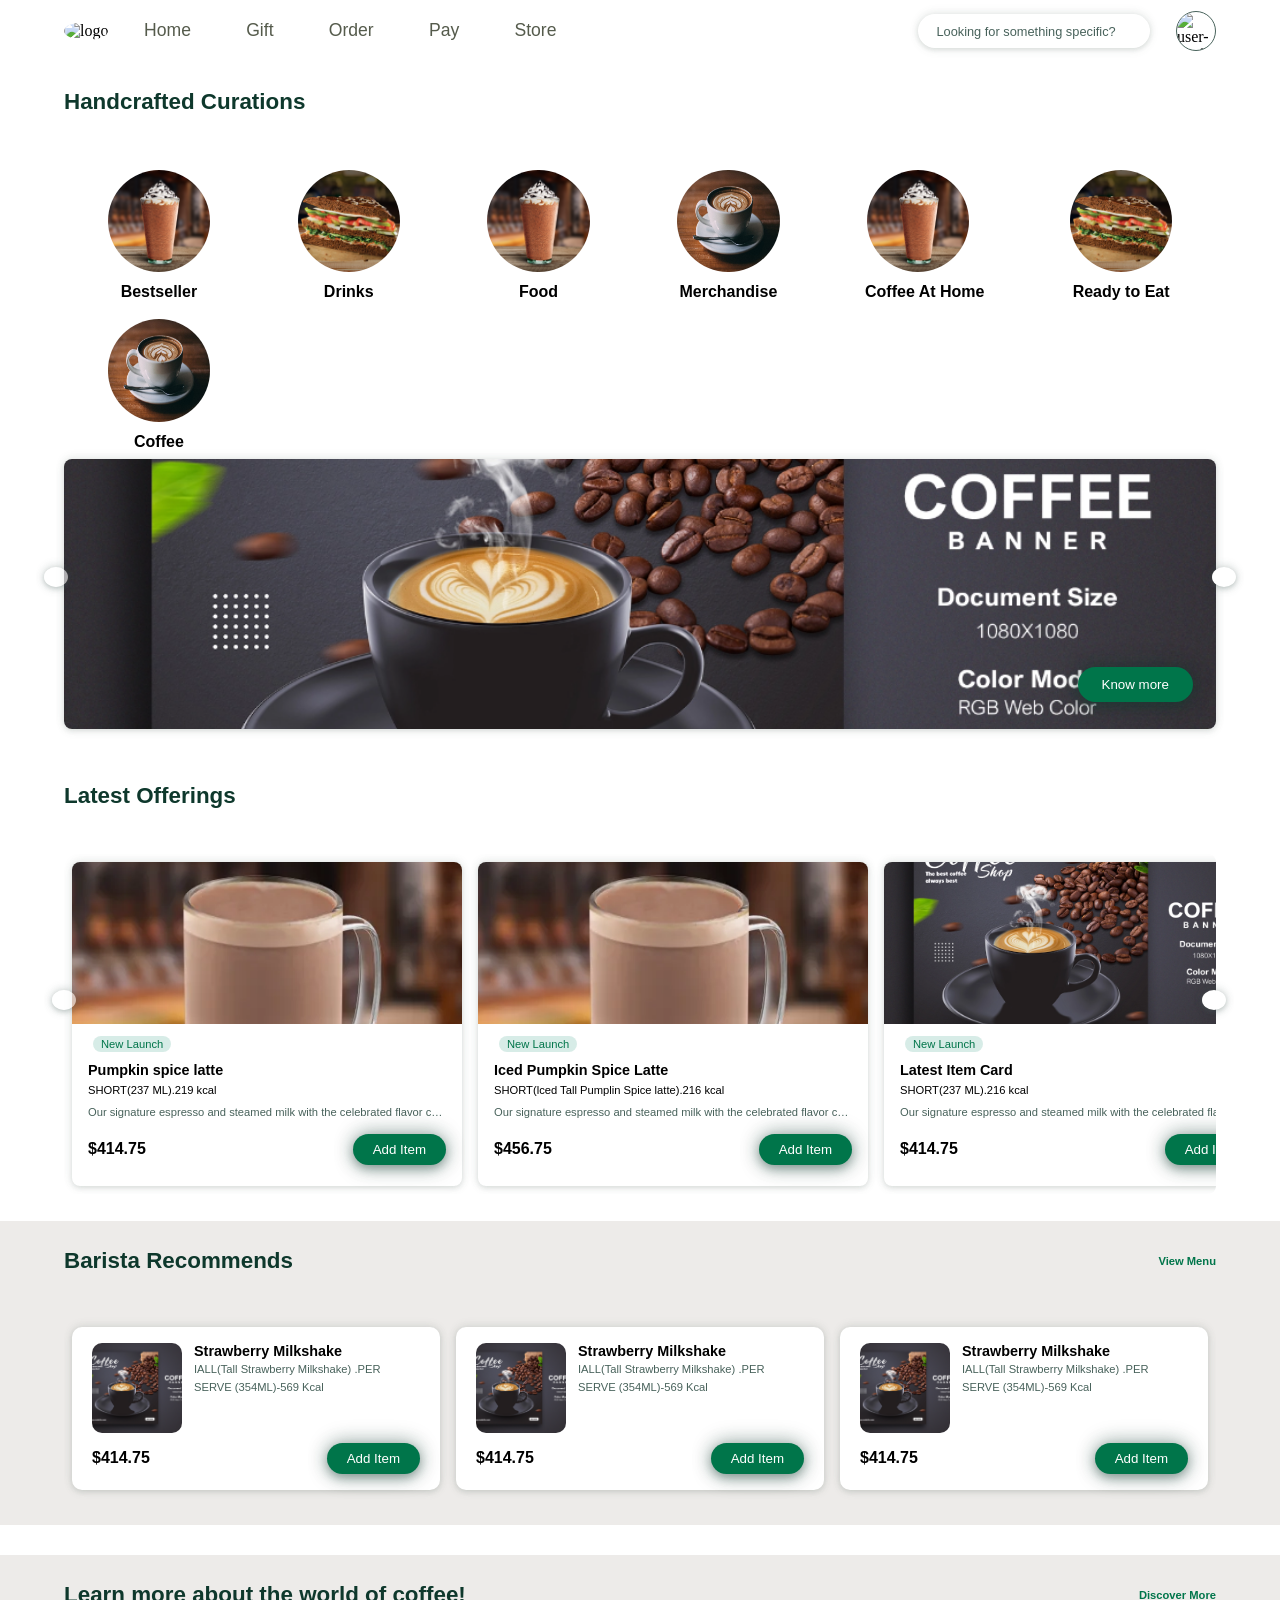
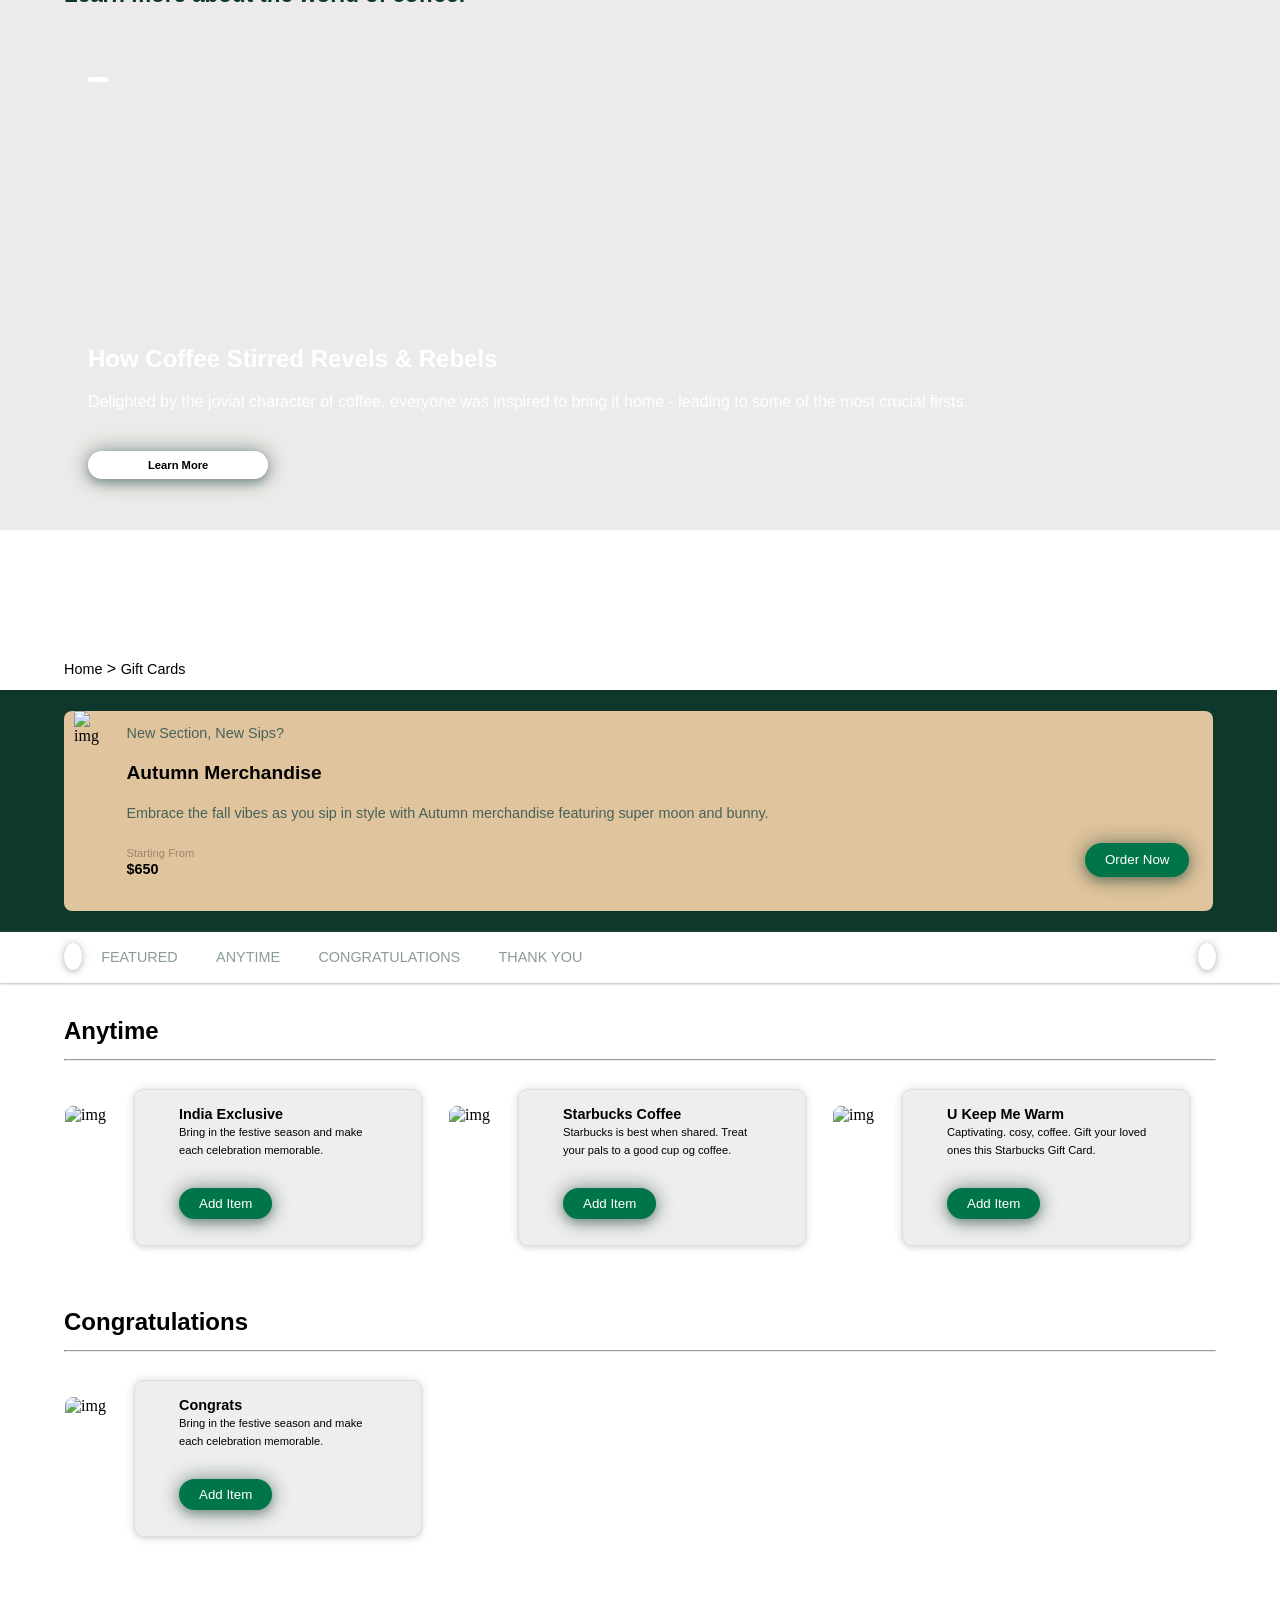
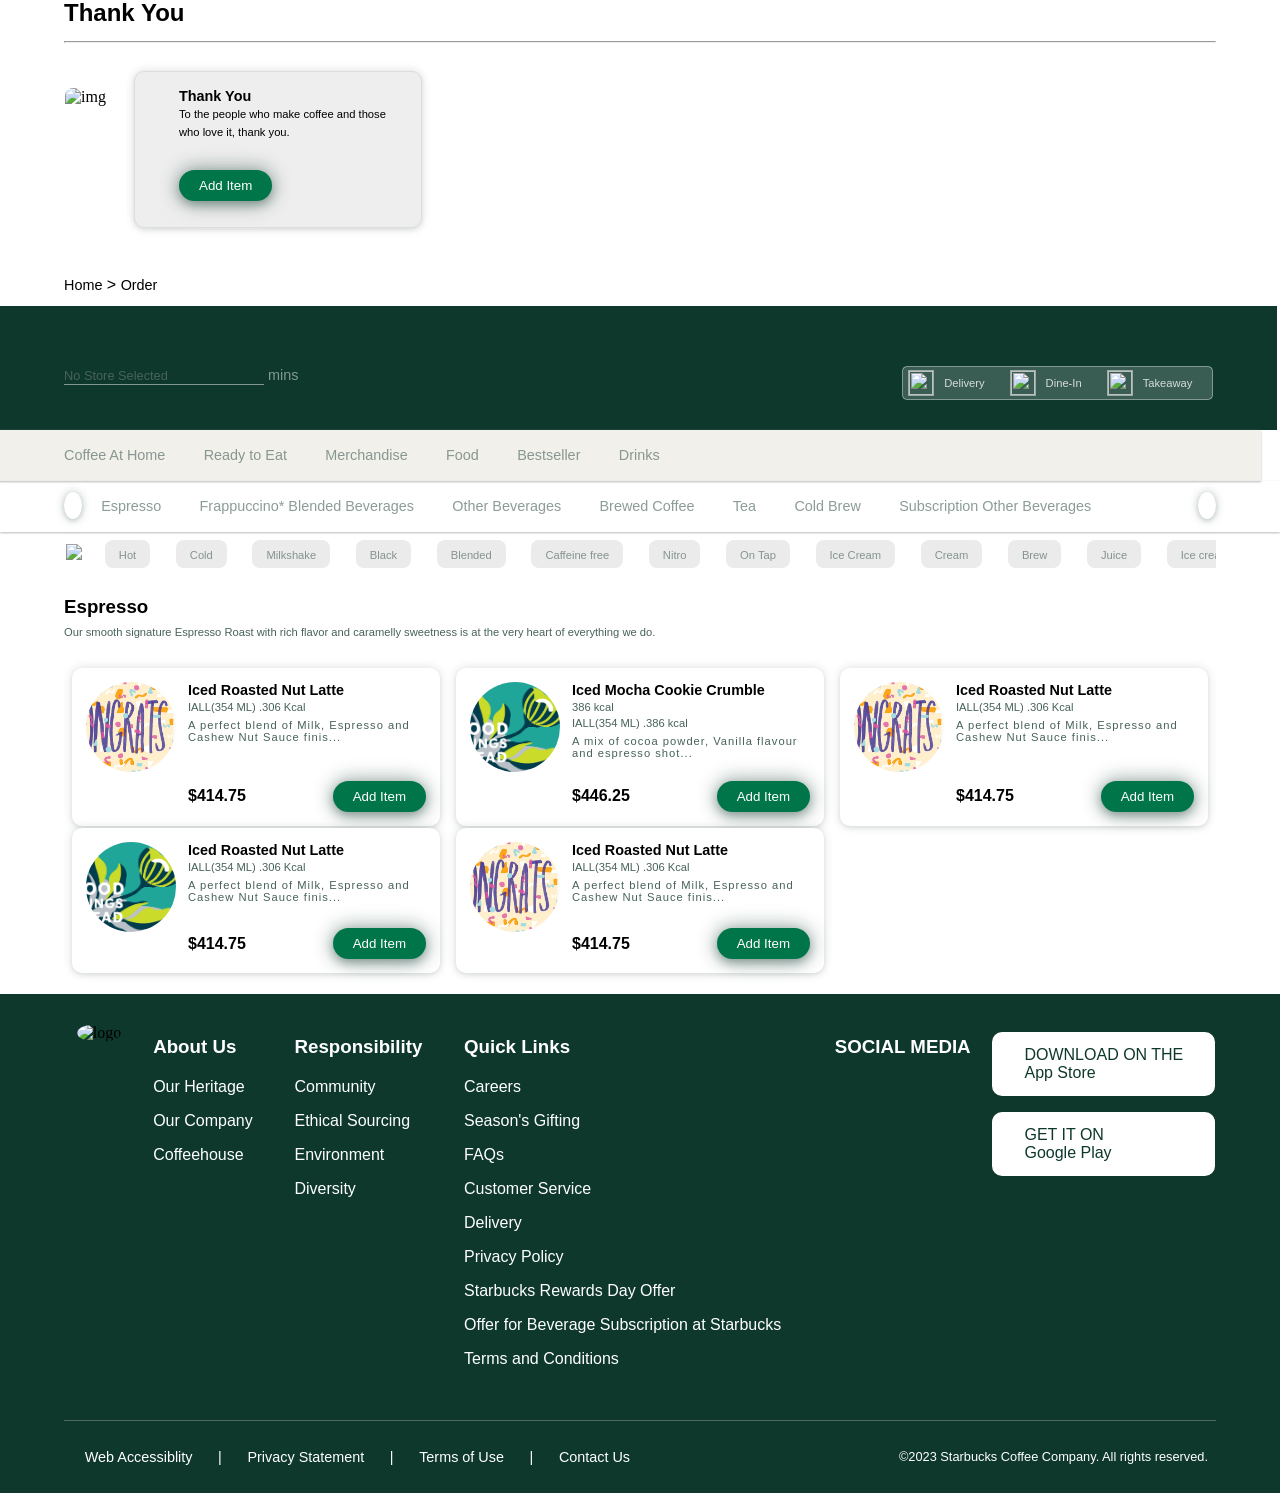
==== commit 395769a3: "images added & issues resolved" ====
--- a/index.html
+++ b/index.html
@@ -92,27 +92,27 @@
                     <!-- Grid Part -->
                     <div class="grid-container home-grid">
                         <div class="grid-item">
-                            <img src="https://starbucks-cdn-01.s3.ap-south-1.amazonaws.com/Category/Small/Bestseller.jpg" alt="coffee">
+                            <img src="./utls/assets/handcrafted_bestseller.webp" alt="coffee">
                             <p class="card-title-h4">Bestseller</p>
                         </div>
                         <div class="grid-item">
-                            <img src="https://starbucks-cdn-01.s3.ap-south-1.amazonaws.com/Category/Small/Drinks.jpg" alt="coffee">
+                            <img src="./utls/assets/handcrafted_food.webp" alt="coffee">
                             <p>Drinks</p>
                         </div>
                         <div class="grid-item">
-                            <img src="https://starbucks-cdn-01.s3.ap-south-1.amazonaws.com/Category/Small/Food.jpg" alt="coffee">
+                            <img src="./utls/assets/handcrafted_bestseller.webp" alt="coffee">
                             <p>Food</p>
                         </div>
                         <div class="grid-item">
-                            <img src="https://starbucks-cdn-01.s3.ap-south-1.amazonaws.com/Category/Small/Merchandise.jpg" alt="coffee">
+                            <img src="./utls/assets/coffee.jpg" alt="coffee">
                             <p>Merchandise</p>
                         </div>
                         <div class="grid-item">
-                            <img src="https://starbucks-cdn-01.s3.ap-south-1.amazonaws.com/Category/Small/CoffeeAtHome.jpg" alt="coffee">
+                            <img src="./utls/assets/handcrafted_bestseller.webp" alt="coffee">
                             <p>Coffee At Home</p>
                         </div>
                         <div class="grid-item">
-                            <img src="https://starbucks-cdn-01.s3.ap-south-1.amazonaws.com/Category/Small/ReadyToEat.jpg" alt="coffee">
+                            <img src="./utls/assets/handcrafted_food.webp" alt="coffee">
                             <p>Ready to Eat</p>
                         </div>
                         <div class="grid-item">
@@ -150,7 +150,7 @@
                     <div class="latest-container slider">
                         <div class="slider-card latest-item-list">
                             <div class="latest-item-card card">
-                                <img src="https://starbucks-cdn-01.s3.ap-south-1.amazonaws.com/Items/Large/webP/102253.webp" alt="img">
+                                <img src="./utls/assets/latest-1.webp" alt="img">
                                 <div class="latest-contents">
                                     <div class="new-lunch-row">
                                         <i class="fa-regular fa-circle-dot"></i>
@@ -166,7 +166,7 @@
                                 </div>
                             </div>
                             <div class="latest-item-card card">
-                                <img src="https://starbucks-cdn-01.s3.ap-south-1.amazonaws.com/Items/Large/webP/102257.webp" alt="img">
+                                <img src="./utls/assets/latest-1.webp" alt="img">
                                 <div class="latest-contents">
                                     <div class="new-lunch-row">
                                         <i class="fa-regular fa-circle-dot"></i>
@@ -198,7 +198,7 @@
                                 </div>
                             </div>
                             <div class="latest-item-card card">
-                                <img src="https://starbucks-cdn-01.s3.ap-south-1.amazonaws.com/Items/Large/webP/102253.webp" alt="img">
+                                <img src="./utls/assets/latest-1.webp" alt="img">
                                 <div class="latest-contents">
                                     <div class="new-lunch-row">
                                         <i class="fa-regular fa-circle-dot"></i>
@@ -214,7 +214,7 @@
                                 </div>
                             </div>
                             <div class="latest-item-card card">
-                                <img src="https://starbucks-cdn-01.s3.ap-south-1.amazonaws.com/Items/Large/webP/102257.webp" alt="img">
+                                <img src="./utls/assets/latest-1.webp" alt="img">
                                 <div class="latest-contents">
                                     <div class="new-lunch-row">
                                         <i class="fa-regular fa-circle-dot"></i>
@@ -525,7 +525,7 @@
                         
                         <div class="recommend-card card">
                             <div class="rec-img-contents">
-                                <img src="https://starbucks-cdn-01.s3.ap-south-1.amazonaws.com/Items/Small/107898_1.jpg" alt="img">
+                                <img src="./utls/assets/gift-1.png" alt="img">
                                 <div class="con-content rec-top-cont">
                                     <span>
                                         <i class="fa-regular fa-circle-dot"></i>
@@ -543,7 +543,7 @@
                         
                         <div class="recommend-card card">
                             <div class="rec-img-contents">
-                                <img src="https://starbucks-cdn-01.s3.ap-south-1.amazonaws.com/Items/Small/104018.jpg" alt="img">
+                                <img src="./utls/assets/gift-2.png" alt="img">
                                 <div class="con-content rec-top-cont">
                                     <span>
                                         <i class="fa-regular fa-circle-dot"></i>
@@ -561,7 +561,7 @@
                         
                         <div class="recommend-card card">
                             <div class="rec-img-contents">
-                                <img src="https://starbucks-cdn-01.s3.ap-south-1.amazonaws.com/Items/Small/107898_1.jpg" alt="img">
+                                <img src="./utls/assets/gift-1.png" alt="img">
                                 <div class="con-content rec-top-cont">
                                     <span>
                                         <i class="fa-regular fa-circle-dot"></i>
@@ -579,7 +579,7 @@
                         
                         <div class="recommend-card card">
                             <div class="rec-img-contents">
-                                <img src="https://starbucks-cdn-01.s3.ap-south-1.amazonaws.com/Items/Small/107898_1.jpg" alt="img">
+                                <img src="./utls/assets/gift-2.png" alt="img">
                                 <div class="con-content rec-top-cont">
                                     <span>
                                         <i class="fa-regular fa-circle-dot"></i>
@@ -597,7 +597,7 @@
                         
                         <div class="recommend-card card">
                             <div class="rec-img-contents">
-                                <img src="https://starbucks-cdn-01.s3.ap-south-1.amazonaws.com/Items/Small/107898_1.jpg" alt="img">
+                                <img src="./utls/assets/gift-1.png" alt="img">
                                 <div class="con-content rec-top-cont">
                                     <span>
                                         <i class="fa-regular fa-circle-dot"></i>
--- a/utls/style.css
+++ b/utls/style.css
@@ -121,6 +121,7 @@
     position: relative;
 }
 nav{
+    z-index: 50;
     position: sticky;
     top: 0px; left: 0px;
     background-color: var(--text-color-light);
@@ -605,6 +606,7 @@
     display: flex;
     justify-content: center;
     position: relative;
+    z-index: 49;
 }
 .slider-card{
     height: 100%;
@@ -619,13 +621,14 @@
     position: absolute;
     left: -30px;
     top: 40%;
+    z-index: 45;
 }
 .slider-right-arrow{
     background-color: #fff;
     position: absolute;
     right: -20px;
     top: 40%;
-    
+    z-index: 45;
 }
 .slider-left-arrow i{
     color: var(--color-primary-light);
@@ -653,6 +656,7 @@
     position: absolute;
     right: 20px;
     top: 80%;
+    z-index: 45;
 }
 
 .slider-button{
@@ -660,6 +664,7 @@
     position: absolute;
     bottom: 10%;
     right: 2%;
+    z-index: 45;
 }
 
 /* ----------------- Latest Offerings ----------------- */
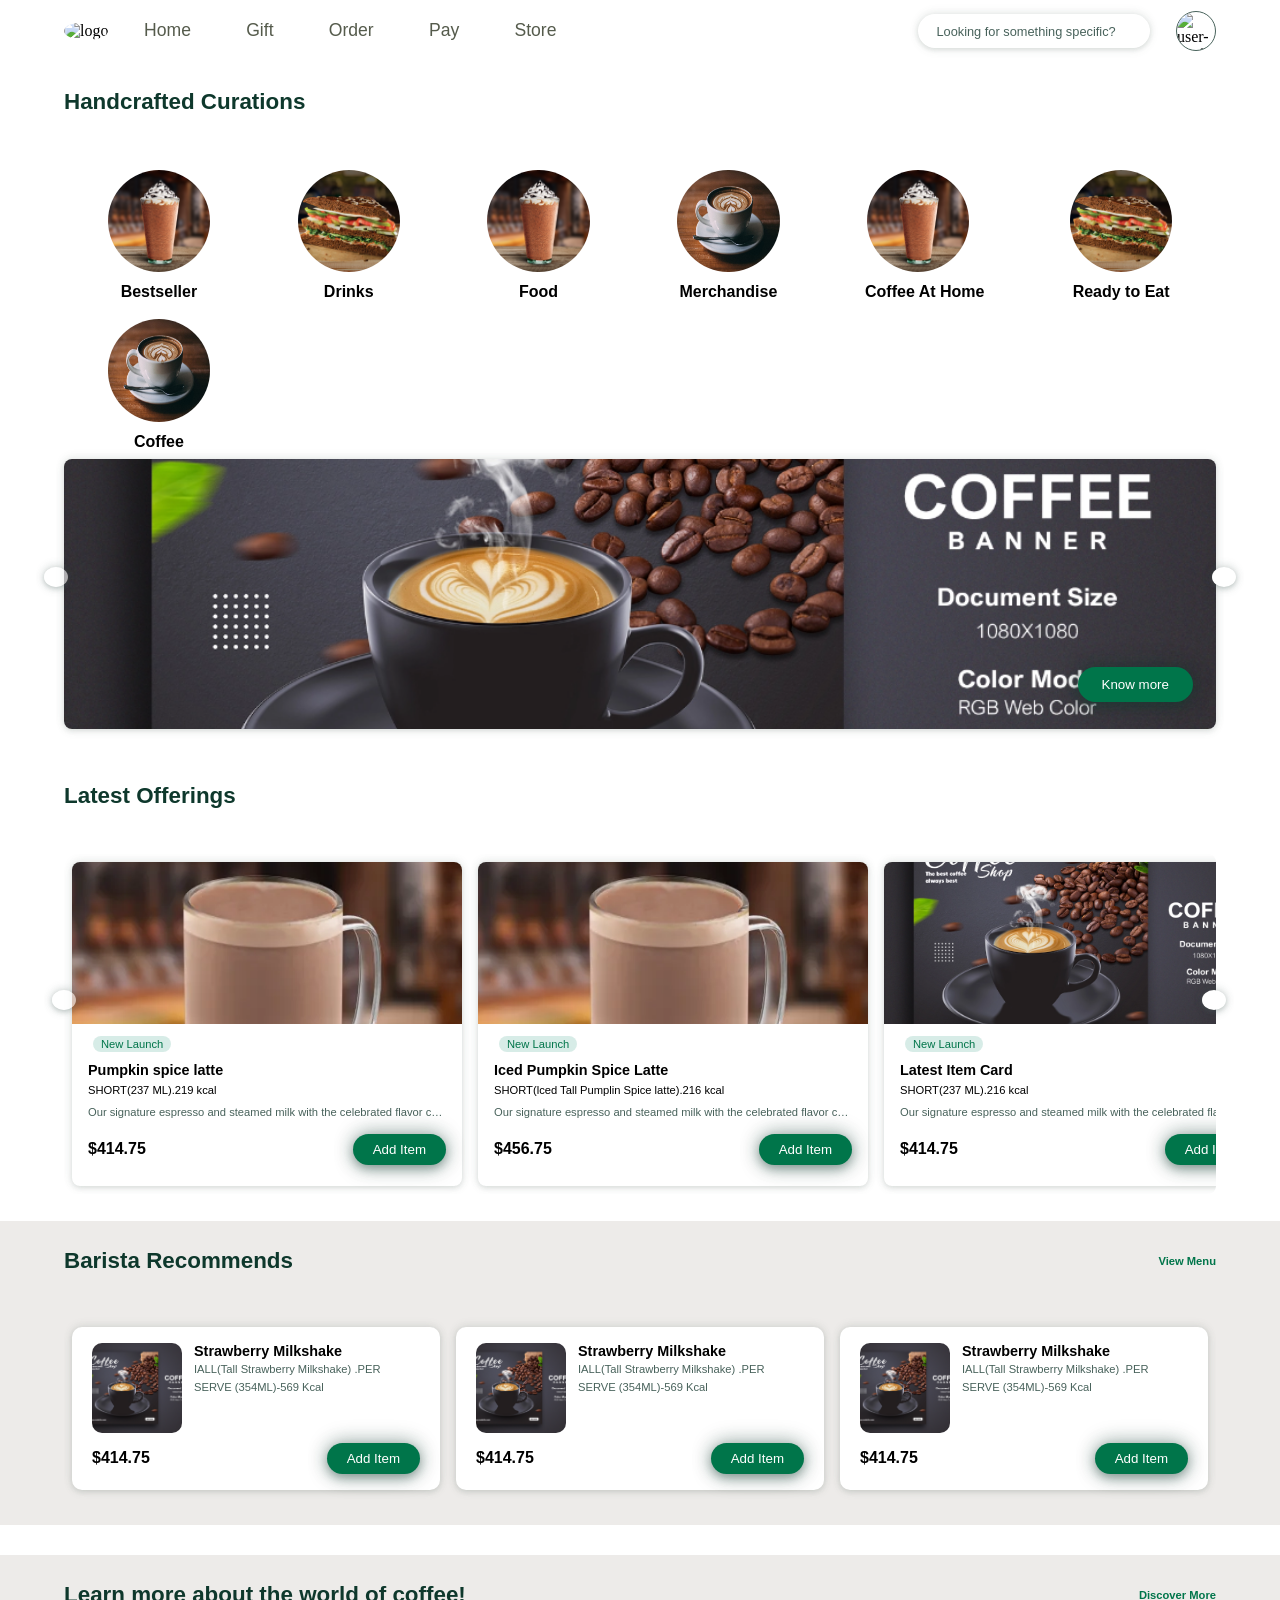
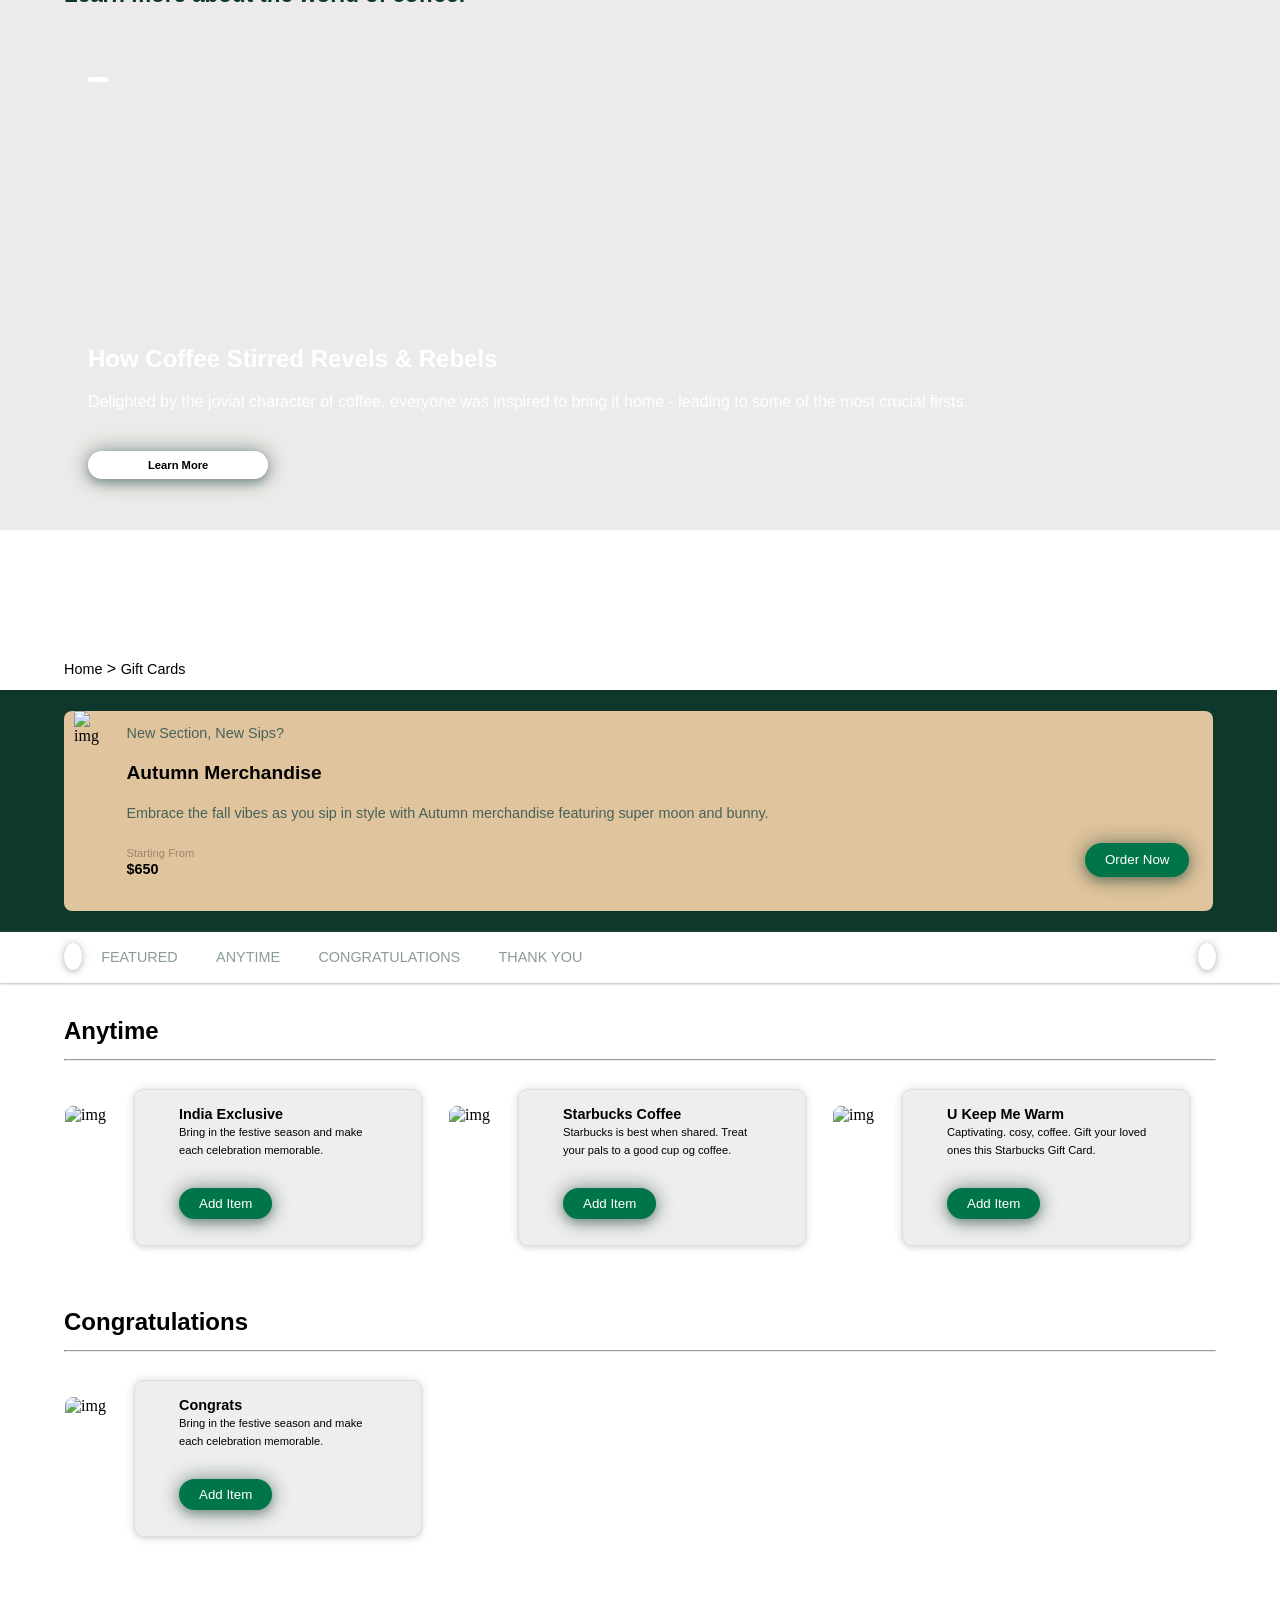
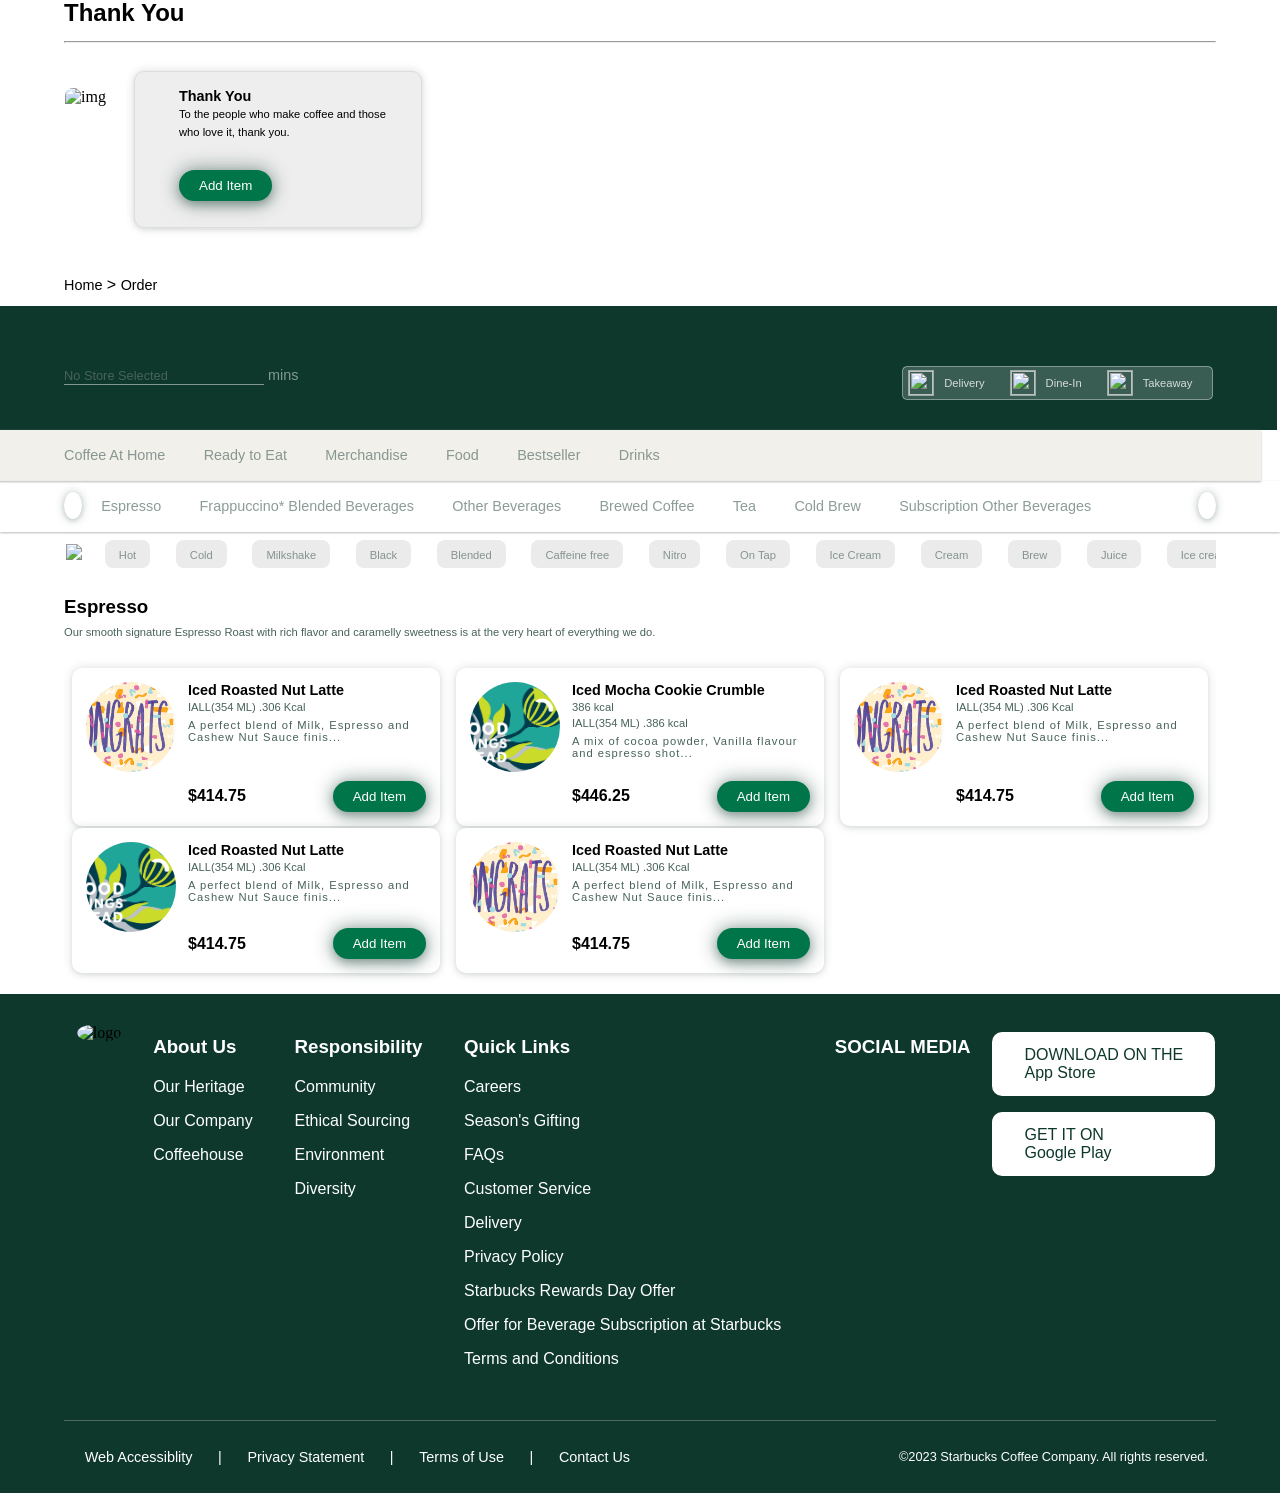
==== commit 405e7060: "Js-function, opps, class" ====
--- a/index.html
+++ b/index.html
@@ -6,6 +6,12 @@
     <link rel="stylesheet" href="utls/style.css">
     <script src="https://kit.fontawesome.com/6d8da61193.js" crossorigin="anonymous"></script>
     <title>Star Bucks</title>
+    <!-- <script src="./script.js"></script> -->
+    <!-- <script src="./script_function.js"></script> -->
+    <!-- <script src="./test.js"></script> -->
+    <!-- <script src="./script_opps.js"></script> -->
+    <!-- <script src="./es6_class.js"></script> -->
+    <script src="./dom_menipulation.js"></script>
 </head>
 <body>
     <div class="app">
